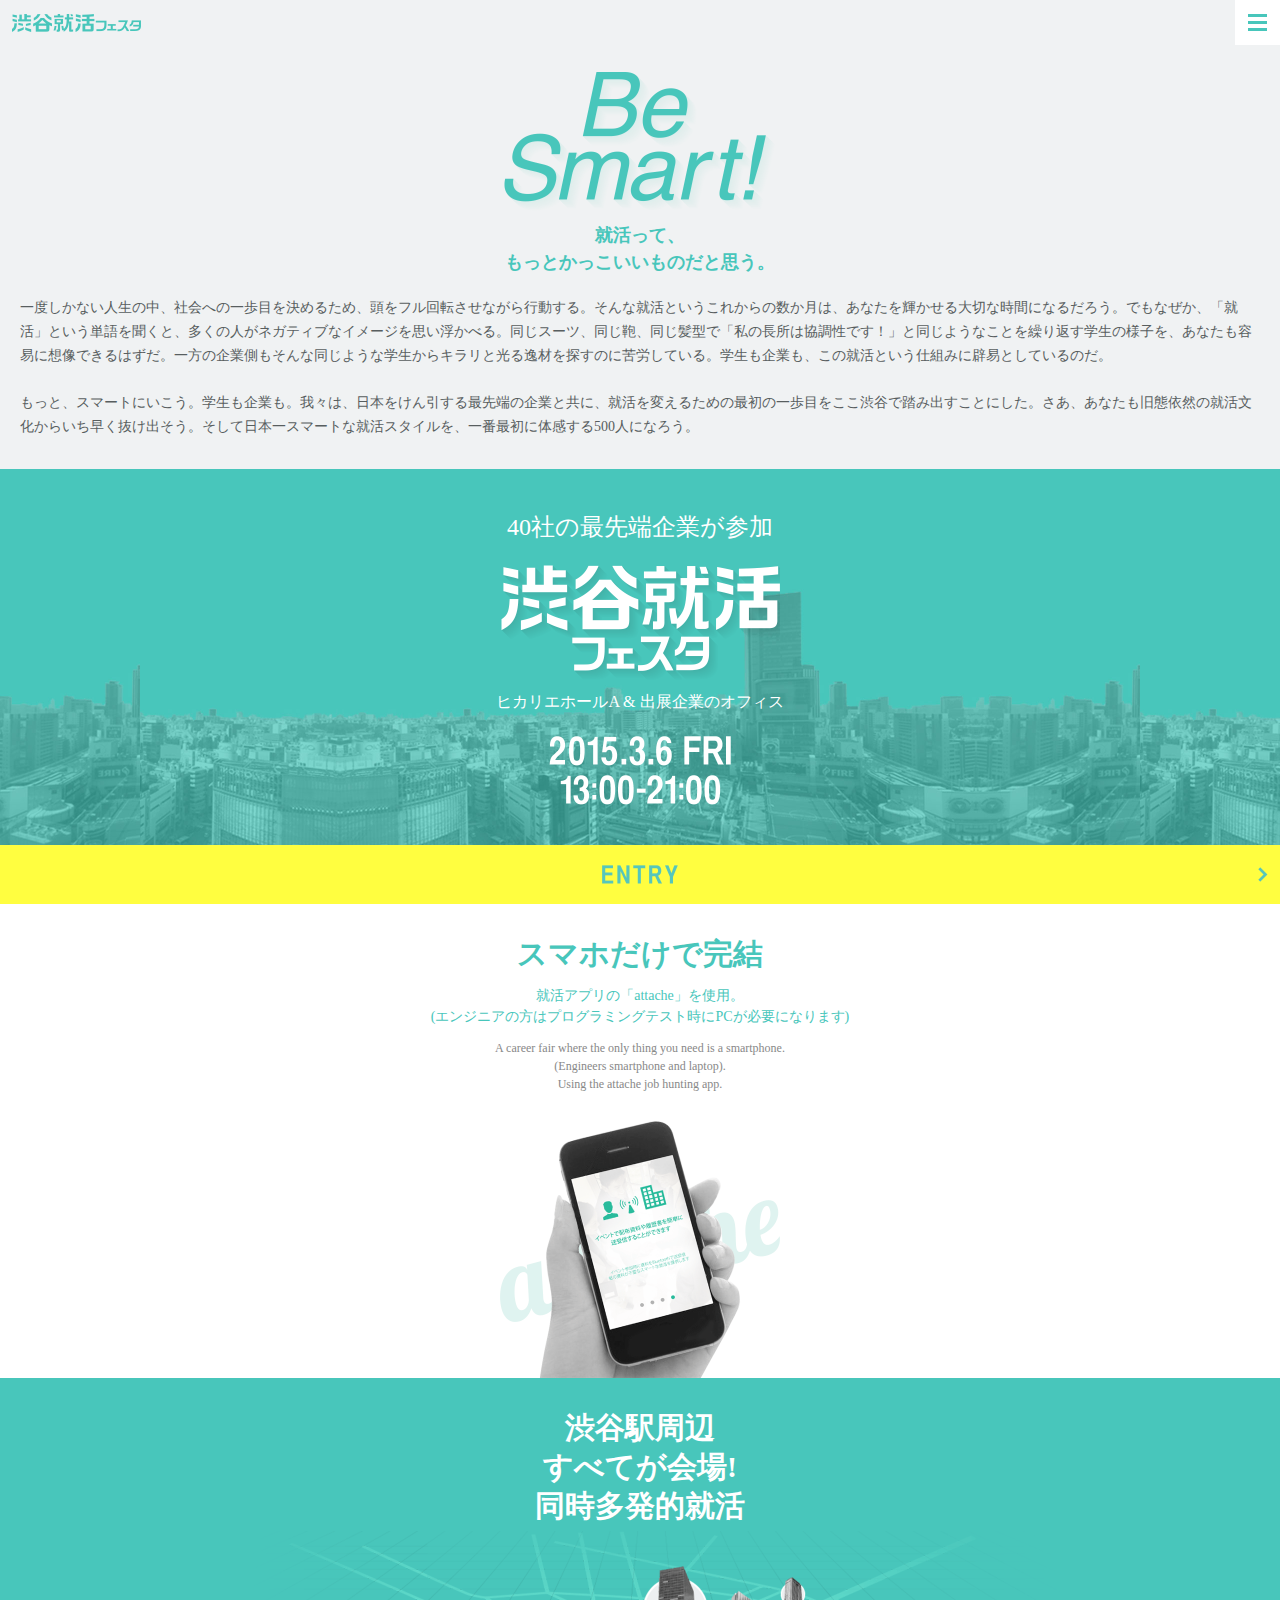
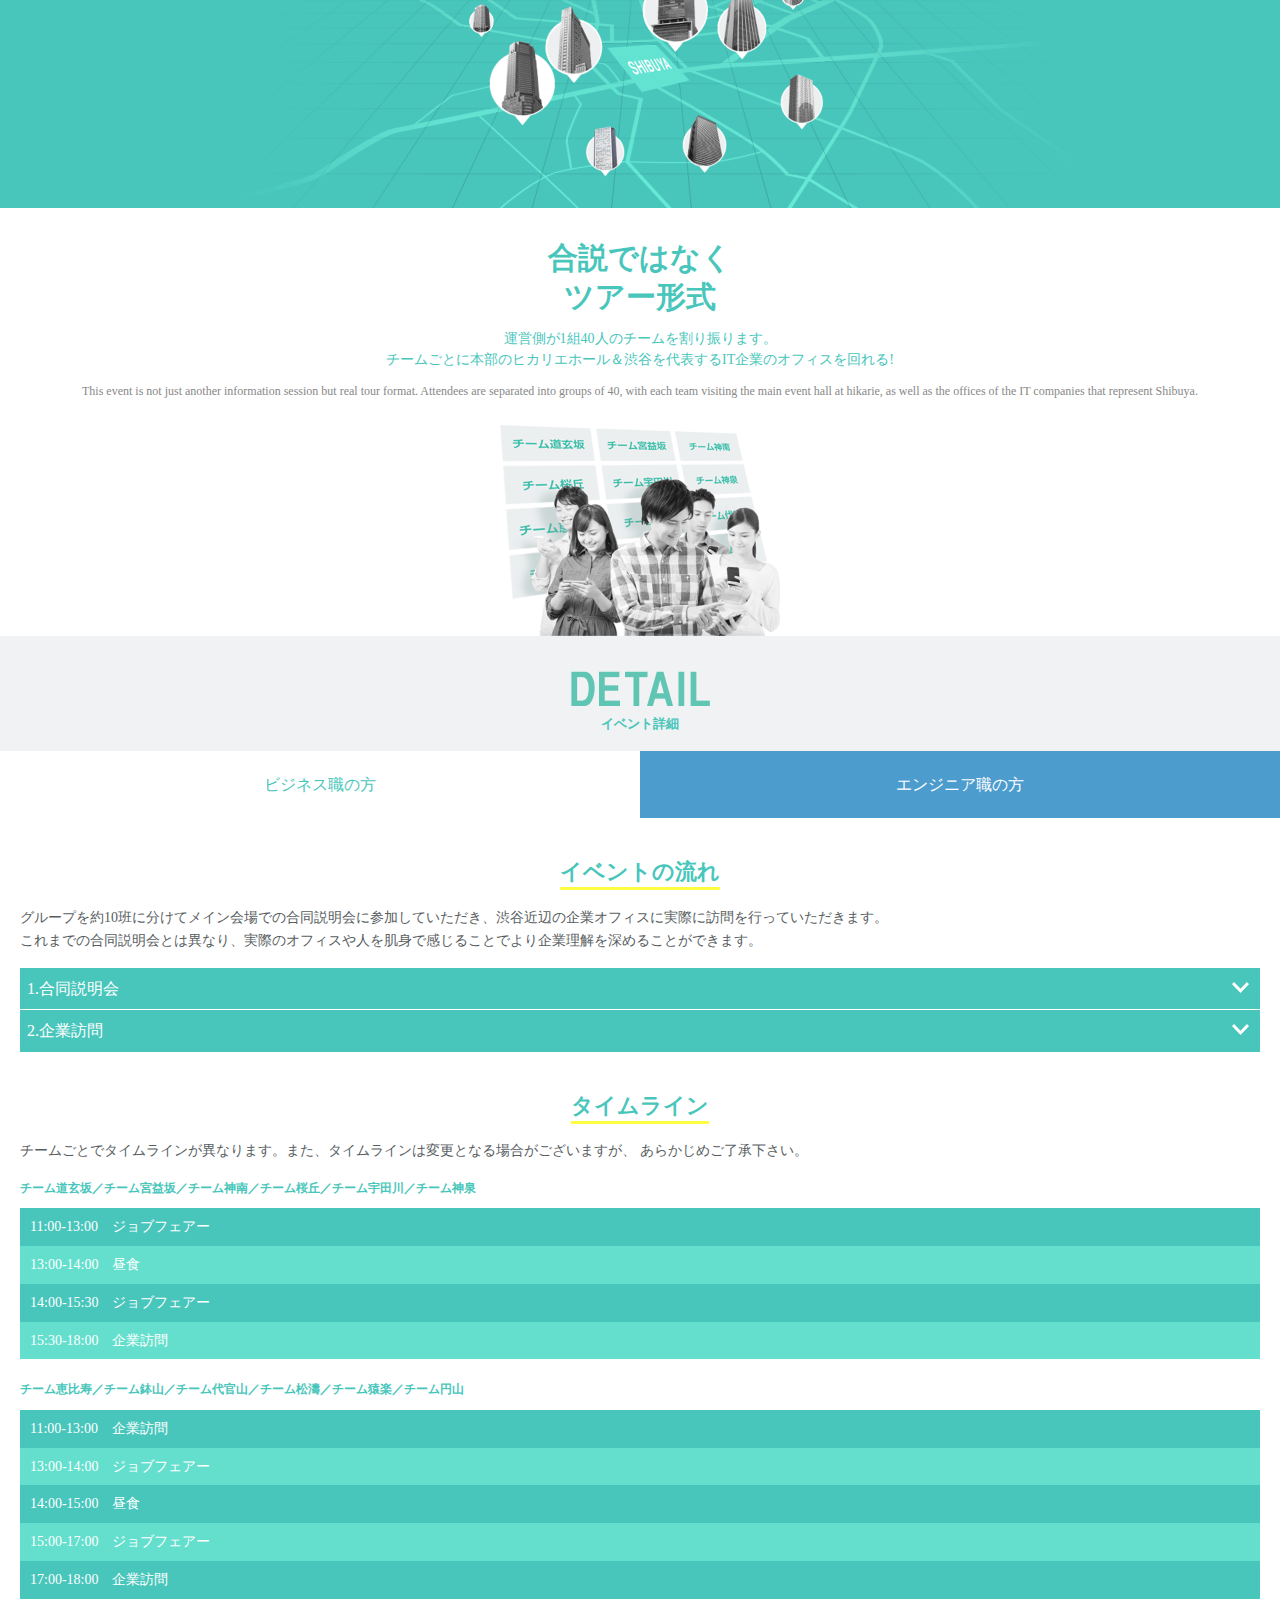
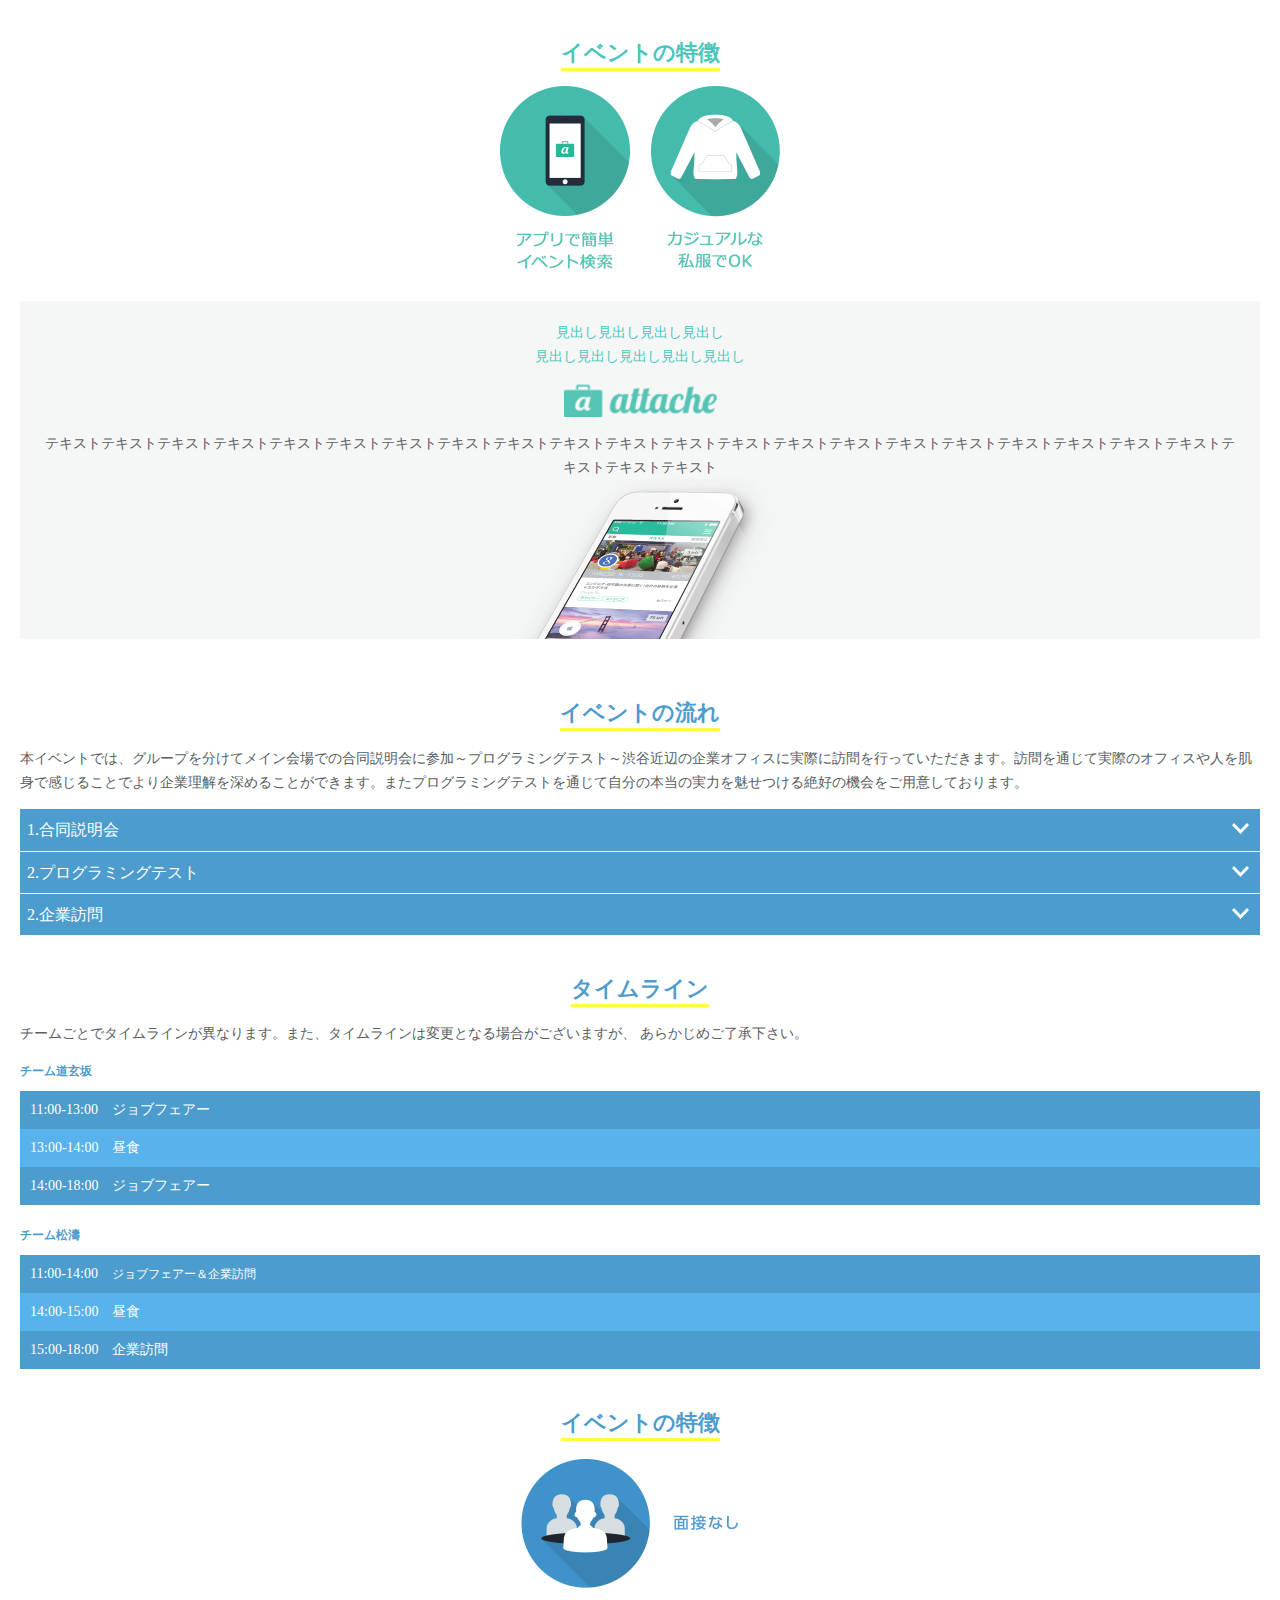
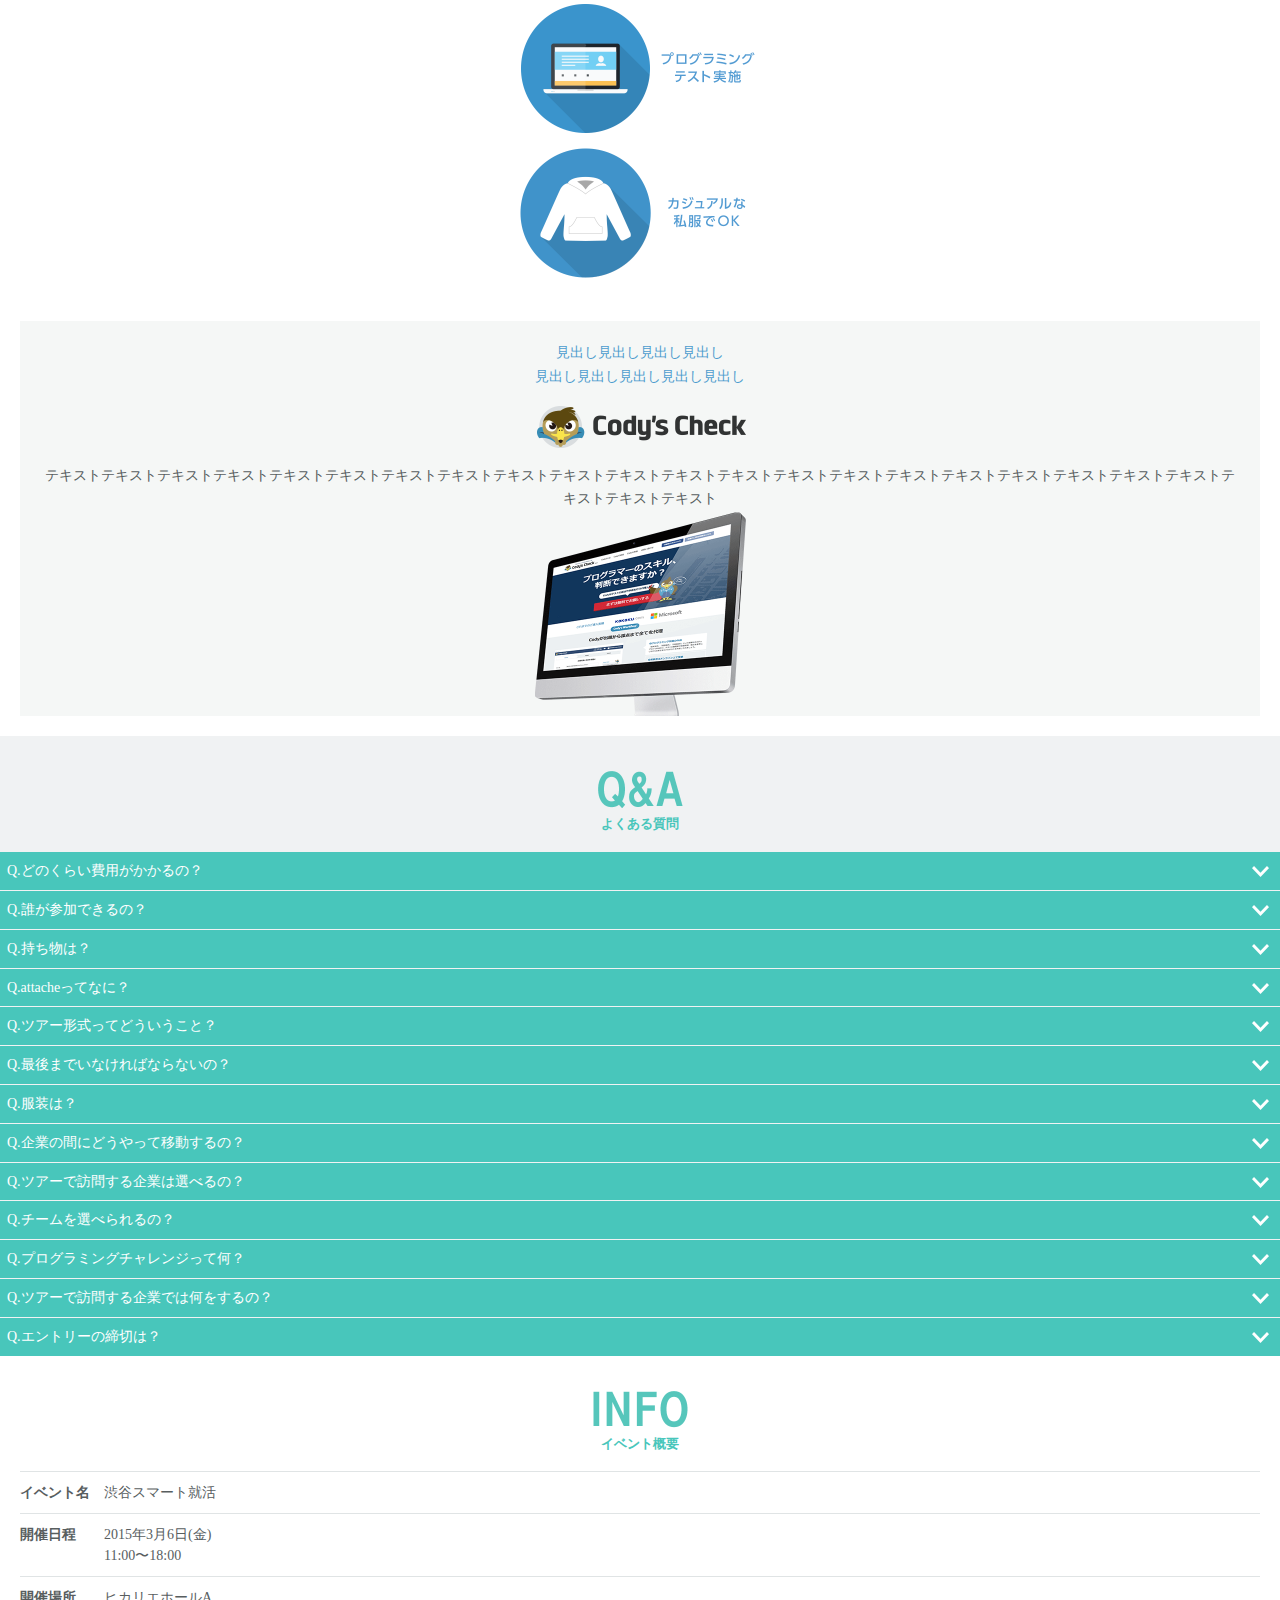
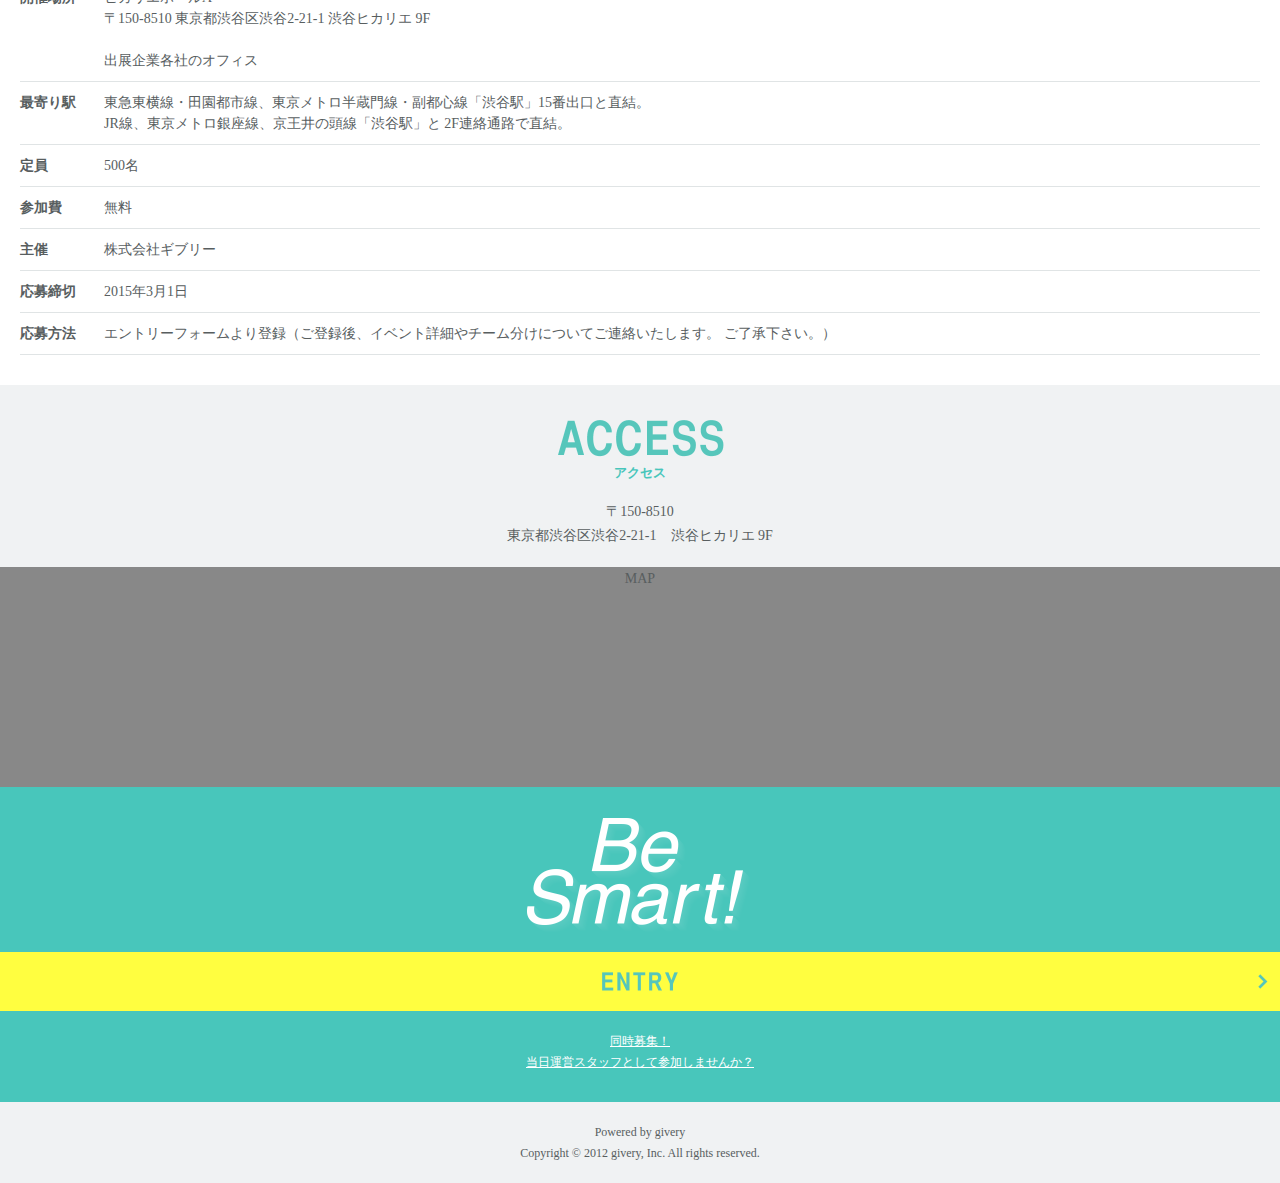
==== mobile/index.html @ 64d78be6 "create mobile version" ====
<!DOCTYPE html>
<html lang="ja">
<head>
<meta charset="UTF-8">
<meta http-equiv="content-script-type" content="text/javascript">
<meta name="viewport" content="width=device-width, initial-scale=1.0, minimum-scale=1.0, maximum-scale=1.0, user-scalable=0">
<title>渋谷就活フェスタ</title>
<meta name="description" content="">
<meta name="keywords" content="">
<meta property="fb:page_id" content="">
<meta property="og:site_name" content="渋谷就活フェスタ">
<meta property="og:type" content="website">
<meta property="og:image" content="">
<meta property="og:title" content="渋谷就活フェスタ">
<meta property="og:description" content="">
<meta property="og:url" content="">
<link rel="stylesheet" href="css/common.css" type="text/css">
<link rel="stylesheet" href="css/index.css" type="text/css">
</head>
<body onload="initialize()">
<a name="top" id="top"></a>

<article>

	<header id="header">
		<p><img src="img/logo.png" alt="渋谷就活フェスタ" width="129" height="18"></p>
	</header>
	<div id="overlay">
		<p id="menu_close"><img src="img/btn_menu_close.png" alt="" width="45" height="45"></p>
		<ul>
			<li class="menu"><a href="#top">TOP</a></li>
			<li class="menu"><a href="#about">ABOUT</a></li>
			<li class="menu"><a href="#detail">DETAIL</a></li>
			<li class="menu"><a href="#qa">Q&A</a></li>
			<!--<li><a href="#company">COMPANY</a></li>-->
			<li class="menu"><a href="#info">INFO</a></li>
			<li class="menu"><a href="#access">ACCESS</a></li>
			<li class="menu"><a href="#entry">ENTRY</a></li>
		</ul>
	</div>
	<p id="menu_open"><img src="img/btn_menu.png" alt="" width="45" height="45"></p>
	
	<section id="intro">
		<p id="intro_title"><img src="img/intro_title.png" alt="Be Smart!" width="280" height="140"></p>
		<p id="intro_title2">就活って、<br>もっとかっこいいものだと思う。</p>
		<p id="intro_text">一度しかない人生の中、社会への一歩目を決めるため、頭をフル回転させながら行動する。そんな就活というこれからの数か月は、あなたを輝かせる大切な時間になるだろう。でもなぜか、「就活」という単語を聞くと、多くの人がネガティブなイメージを思い浮かべる。同じスーツ、同じ鞄、同じ髪型で「私の長所は協調性です！」と同じようなことを繰り返す学生の様子を、あなたも容易に想像できるはずだ。一方の企業側もそんな同じような学生からキラリと光る逸材を探すのに苦労している。学生も企業も、この就活という仕組みに辟易としているのだ。<br><br>もっと、スマートにいこう。学生も企業も。我々は、日本をけん引する最先端の企業と共に、就活を変えるための最初の一歩目をここ渋谷で踏み出すことにした。さあ、あなたも旧態依然の就活文化からいち早く抜け出そう。そして日本一スマートな就活スタイルを、一番最初に体感する500人になろう。</p>
	</section>
	
	<section id="main">
		<p id="main_title1">40社の最先端企業が参加</p>
		<h1 id="main_title2"><img src="img/main_title.png" alt="渋谷就活フェスタ" width="280" height="115"></h1>
		<p id="main_venue">ヒカリエホールA & 出展企業のオフィス</p>
		<p id="main_date"><img src="img/main_date.png" alt="2015年3月6日（金）13:00〜21:00" width="185" height="70"></p>
	</section>
	
	<p id="btn_entry"><a href="#"><img src="img/entry_btn.png" alt="entry_btn" width="76" height="19"></a></p>
	
	<section id="about">
		<div id="about1">
			<h3>スマホだけで完結</h3>
			<p class="about_text1">就活アプリの「attache」を使用。<br>(エンジニアの方はプログラミングテスト時にPCが必要になります)</p>
			<p class="about_text2">A career fair where the only thing you need is a smartphone.<br>(Engineers smartphone and laptop).<br>Using the attache job hunting app.</p>
			<p class="about_img"><img src="img/about_img1.png" alt="" width="280" height="260"></p>
		</div>
		<div id="about2">
			<h3>渋谷駅周辺<br>すべてが会場!<br>同時多発的就活</h3>
		</div>
		<div id="about3">
			<h3>合説ではなく<br>ツアー形式</h3>
			<p class="about_text1">運営側が1組40人のチームを割り振ります。<br>チームごとに本部のヒカリエホール＆渋谷を代表するIT企業のオフィスを回れる!</p>
			<p class="about_text2">This event is not just another information session but real tour format. Attendees are separated into groups of 40, with each team visiting the main event hall at hikarie, as well as the offices of the IT companies that represent Shibuya.</p>
			<p class="about_img"><img src="img/about_img3.png" alt="" width="280" height="211"></p>
		</div>
	</section>
	
	<section id="detail">
		<div id="category_title">
			<p><img src="img/detail_title.png" alt="DETAIL" width="139" height="37"></p>
			<h2>イベント詳細</h2>
		</div>
		<ul id="detail_tab">
			<li id="tab_business"><a href="#" class="current">ビジネス職の方</a></li>
			<li id="tab_engineer"><a href="#">エンジニア職の方</a></li>
		</ul>
		<!-- ビジネス職 -->
		<div id="business_content" class="detail_box">
			<h3><span>イベントの流れ</span></h3>
			<p class="detail_lead">グループを約10班に分けてメイン会場での合同説明会に参加していただき、渋谷近辺の企業オフィスに実際に訪問を行っていただきます。<br>これまでの合同説明会とは異なり、実際のオフィスや人を肌身で感じることでより企業理解を深めることができます。</p>
			<ul id="flow">
				<li class="accordion">
					<h4 class="flow_title">1.合同説明会</h4>
					<div class="flow_detail">
						<p><img src="img/business_flow1.jpg" alt="" width="100%" height=""></p>
						<p class="flow_text">約40社の企業とカジュアルにコミュニケーションをとることができます。バッグや履歴書など、かさばるものは一切持たずにブースに向かいましょう！ 人気企業の説明会はすぐに埋まってしまう可能性があるのでアプリ「attache」を使って予約してみましょう。企業の中には配布資料をattache上で公開していることもあるので要Check！</p>
					</div>
				</li>
				<li class="accordion">
					<h4 class="flow_title">2.企業訪問</h4>
						<div class="flow_detail">
							<p><img src="img/business_flow2.jpg" alt="" width="100%" height=""></p>
							<p class="flow_text">テキストテキストテキストテキストテキストテキストテキストテキストテキストテキストテキストテキストテキストテキストテキストテキストテキストテキストテキストテキストテキストテキストテキストテキストテキストテキストテキストテキストテキストテキストテキストテキストテキストテキストテキストテキスト</p>
						</div>
				</li>
			</ul>
			<h3><span>タイムライン</span></h3>
			<p class="detail_lead">チームごとでタイムラインが異なります。また、タイムラインは変更となる場合がございますが、 あらかじめご了承下さい。</p>
			<h4 class="timeline_team">チーム道玄坂／チーム宮益坂／チーム神南／チーム桜丘／チーム宇田川／チーム神泉</h4>
			<ul class="timeline_table">
				<li class="odd">11:00-13:00　ジョブフェアー</li>
				<li class="even">13:00-14:00　昼食</li>
				<li class="odd">14:00-15:30　ジョブフェアー</li>
				<li class="even">15:30-18:00　企業訪問</li>
			</ul>
			<h4 class="timeline_team">チーム恵比寿／チーム鉢山／チーム代官山／チーム松濤／チーム猿楽／チーム円山</h4>
			<ul class="timeline_table">
				<li class="odd">11:00-13:00　企業訪問</li>
				<li class="even">13:00-14:00　ジョブフェアー</li>
				<li class="odd">14:00-15:00　昼食</li>
				<li class="even">15:00-17:00　ジョブフェアー</li>
				<li class="odd">17:00-18:00　企業訪問</li>
			</ul>
			<h3><span>イベントの特徴</span></h3>
			<ul id="point">
				<li><img src="img/general_point1.png" alt="アプリで簡単イベント検索" width="130" height="185"></li>
				<li><img src="img/general_point2.png" alt="カジュアルな私服でOK" width="130" height="185"></li>
			</ul>
			<div id="attache">
				<p id="attache_title">見出し見出し見出し見出し<br>見出し見出し見出し見出し見出し</p>
				<p id="attache_title2"><img src="img/general_product_title.png" alt="attache" width="153" height="33"></p>
				<p id="attache_text">テキストテキストテキストテキストテキストテキストテキストテキストテキストテキストテキストテキストテキストテキストテキストテキストテキストテキストテキストテキストテキストテキストテキストテキスト</p>
				<p><img src="img/general_product_img.png" alt="" width="280" height="160"></p>
			</div>
		</div>
		<!-- /ビジネス職 -->
		<!-- エンジニア職 -->
		<div id="engineer_content" class="detail_box">
			<h3><span>イベントの流れ</span></h3>
			<p class="detail_lead">本イベントでは、グループを分けてメイン会場での合同説明会に参加～プログラミングテスト～渋谷近辺の企業オフィスに実際に訪問を行っていただきます。訪問を通じて実際のオフィスや人を肌身で感じることでより企業理解を深めることができます。またプログラミングテストを通じて自分の本当の実力を魅せつける絶好の機会をご用意しております。</p>
			<ul id="flow">
				<li class="accordion">
					<h4 class="flow_title">1.合同説明会</h4>
					<div class="flow_detail">
						<p><img src="img/business_flow1.jpg" alt="" width="100%" height=""></p>
						<p class="flow_text">約40社の企業とカジュアルにコミュニケーションをとることができます。バッグや履歴書など、かさばるものは一切持たずにブースに向かいましょう！ 人気企業の説明会はすぐに埋まってしまう可能性があるのでアプリ「attache」を使って予約してみましょう。企業の中には配布資料をattache上で公開していることもあるので要Check！</p>
					</div>
				</li>
				<li class="accordion">
					<h4 class="flow_title">2.プログラミングテスト</h4>
						<div class="flow_detail">
							<p><img src="img/business_flow3.jpg" alt="" width="100%" height=""></p>
							<p class="flow_text">テキストテキストテキストテキストテキストテキストテキストテキストテキストテキストテキストテキストテキストテキストテキストテキストテキストテキストテキストテキストテキストテキストテキストテキストテキストテキストテキストテキストテキストテキストテキストテキストテキストテキストテキストテキスト</p>
						</div>
				</li>
				<li class="accordion">
					<h4 class="flow_title">2.企業訪問</h4>
						<div class="flow_detail">
							<p><img src="img/business_flow2.jpg" alt="" width="100%" height=""></p>
							<p class="flow_text">テキストテキストテキストテキストテキストテキストテキストテキストテキストテキストテキストテキストテキストテキストテキストテキストテキストテキストテキストテキストテキストテキストテキストテキストテキストテキストテキストテキストテキストテキストテキストテキストテキストテキストテキストテキスト</p>
						</div>
				</li>
			</ul>
			<h3><span>タイムライン</span></h3>
			<p class="detail_lead">チームごとでタイムラインが異なります。また、タイムラインは変更となる場合がございますが、 あらかじめご了承下さい。</p>
			<h4 class="timeline_team">チーム道玄坂</h4>
			<ul class="timeline_table">
				<li class="odd">11:00-13:00　ジョブフェアー</li>
				<li class="even">13:00-14:00　昼食</li>
				<li class="odd">14:00-18:00　ジョブフェアー</li>
			</ul>
			<h4 class="timeline_team">チーム松濤</h4>
			<ul class="timeline_table">
				<li class="odd">11:00-14:00　<span>ジョブフェアー＆企業訪問<span></li>
				<li class="even">14:00-15:00　昼食</li>
				<li class="odd">15:00-18:00　企業訪問</li>
			</ul>
			<h3><span>イベントの特徴</span></h3>
			<ul id="point">
				<li><img src="img/engineer_point1.png" alt="面接なし" width="240" height="135"></li>
				<li><img src="img/engineer_point2.png" alt="プログラミングテスト実施" width="240" height="135"></li>
				<li><img src="img/engineer_point3.png" alt="カジュアルな私服でOK" width="240" height="135"></li>			
			</ul>
			<div id="attache">
				<p id="cody_title">見出し見出し見出し見出し<br>見出し見出し見出し見出し見出し</p>
				<p id="cody_title2"><img src="img/engineer_product_title.png" alt="CODY'S CHECK" width="215" height="45"></p>
				<p id="cody_text">テキストテキストテキストテキストテキストテキストテキストテキストテキストテキストテキストテキストテキストテキストテキストテキストテキストテキストテキストテキストテキストテキストテキストテキスト</p>
				<p><img src="img/engineer_product_img.png" alt="" width="280" height="205"></p>
			</div>
		</div>
		<!-- /エンジニア職 -->
	</section>
	
	<section id="qa">
		<div id="category_title">
			<p><img src="img/qa_title.png" alt="Q&A" width="85" height="37"></p>
			<h2>よくある質問</h2>
		</div>
		<ul id="qa_list">
			<li class="accordion">
				<h4 class="qa_title">Q.どのくらい費用がかかるの？</h4>
				<p class="qa_detail">参加費はかかりません！安心してご参加ください。</p>
			</li>
			<li class="accordion">
				<h4 class="qa_title">Q.誰が参加できるの？</h4>
				<p class="qa_detail">就職活動中の2016卒の学生が中心となりますが、IT業界に興味をもっていらっしゃる学生の方なら誰でも参加できます。</p>
			</li>
			<li class="accordion">
				<h4 class="qa_title">Q.持ち物は？</h4>
				<p class="qa_detail">ビジネス職の方は、スマホだけでOK！エンジニアの方はプログラミングテストも開催するのでPCもご持参下さい！</p>
			</li>
			<li class="accordion">
				<h4 class="qa_title">Q.attacheってなに？</h4>
				<p class="qa_detail">attacheは色んな会社の説明会やセミナーを探したり、企業にレジュメを送ってエントリーできるアプリです。「就活カバンの中身を全部スマホ化する」がコンセプト。2015年2月にiPhone版がリリース！Android版は4月になるので、Androidユーザーの方はイベント当日、ChromeなどのブラウザからWeb版をご利用いただくことになります。紙を使ったエントリーや、面倒な履歴書もアプリで一元管理。何十社に同じ履歴書を書いて送るのって今の時代にはナンセンス！スマホを使って行きたい説明会を探し、気軽にスマートに参加できる時代の到来です！</p>
			</li>
			<li class="accordion">
				<h4 class="qa_title">Q.ツアー形式ってどういうこと？</h4>
				<p class="qa_detail">他の就職活動のイベントと違い、このイベントはツアー形式となっています。参加者を40人組のチームに振り分け、合同説明会会場のヒカリエホールから、チームごとにそれぞれの渋谷を中心となるIT企業を回る形式です。</p>
			</li>
			<li class="accordion">
				<h4 class="qa_title">Q.最後までいなければならないの？</h4>
				<p class="qa_detail">これはツアーですので、2回の合同説明会＆3社のツアーの全てのご参加をお願いしております。一日長いですが、あなたの人生を変える出会いを作れるよう私たちも尽力しますので、何卒ご協力をお願いいたします。</p>
			</li>
			<li class="accordion">
				<h4 class="qa_title">Q.服装は？</h4>
				<p class="qa_detail">もちろんスーツである必要はありません！むしろ私服で来てください！会社もみなあなたの個性を知りたいのです。</p>
			</li>
			<li class="accordion">
				<h4 class="qa_title">Q.企業の間にどうやって移動するの？</h4>
				<p class="qa_detail">基本的には渋谷駅付近の企業は徒歩で。恵比寿の企業にはJRで移動していただきます。</p>
			</li>
			<li class="accordion">
				<h4 class="qa_title">Q.ツアーで訪問する企業は選べるの？</h4>
				<p class="qa_detail">ひとつのチームで6社中3社に回ります。どのチームに配属されるかは、エントリー後に運営側で割り振るため、行き先企業を選ぶことはできません。どの企業に行くことになるのかはエントリー後のお楽しみ！</p>
			</li>
			<li class="accordion">
				<h4 class="qa_title">Q.チームを選べられるの？</h4>
				<p class="qa_detail">どのチームに配属されるかは、エントリー後に運営側が（ビジネス職orエンジニア、iPhoneユーザorAndroidユーザ）のカテゴリで、ランダムに割り振ります。</p>
			</li>
			<li class="accordion">
				<h4 class="qa_title">Q.プログラミングチャレンジって何？</h4>
				<p class="qa_detail">エンジニアの方は、合同説明会中にステージ上で展開されるプログラミングイベントにご参加いただきます。参加企業が出した問題に、みんなで挑戦しよう！※詳細はエントリー後にご連絡いたします。</p>
			</li>
			<li class="accordion">
				<h4 class="qa_title">Q.ツアーで訪問する企業では何をするの？</h4>
				<p class="qa_detail">企業によって異なりますが、オフィスツアー、説明会、社員との交流など、内容は様々です！</p>
			</li>
			<li class="accordion">
				<h4 class="qa_title">Q.エントリーの締切は？</h4>
				<p class="qa_detail">2月28日を締切としますが、他の合説とは異なるツアー形式のイベントのため、参加人数は限られます。先着５００名となりますので思い立ったら、すぐお申し込みください！</p>
			</li>
		</ul>
	</section>
	
	<!--
	<section id="company">
		<div id="category_title">
			<p><img src="img/company_title.png" alt="Q&A" width="198" height="37"></p>
		</div>
	</section>
	-->
	
	<section id="info">
		<div id="category_title">
			<p><img src="img/info_title.png" alt="INFO" width="95" height="37"></p>
			<h2>イベント概要</h2>
		</div>
		<div id="info_wrapper">
			<table id="info_table">
				<tr>
					<th>イベント名</th>
					<td>渋谷スマート就活</td>
				</tr>
				<tr>
					<th>開催日程</th>
					<td>2015年3月6日(金)<br>11:00〜18:00</td>
				</tr>
				<tr>
					<th>開催場所</th>
					<td>ヒカリエホールA<br>〒150-8510 東京都渋谷区渋谷2-21-1 渋谷ヒカリエ 9F<br><br>出展企業各社のオフィス</td>
				</tr>
				<tr>
					<th>最寄り駅</th>
					<td>東急東横線・田園都市線、東京メトロ半蔵門線・副都心線「渋谷駅」15番出口と直結。<br>JR線、東京メトロ銀座線、京王井の頭線「渋谷駅」と  2F連絡通路で直結。</td>
				</tr>
				<tr>
					<th>定員</th>
					<td>500名</td>
				</tr>
				<tr>
					<th>参加費</th>
					<td>無料</td>
				</tr>
				<tr>
					<th>主催</th>
					<td>株式会社ギブリー</td>
				</tr>
				<tr>
					<th>応募締切</th>
					<td>2015年3月1日</td>
				</tr>
				<tr>
					<th>応募方法</th>
					<td>エントリーフォームより登録（ご登録後、イベント詳細やチーム分けについてご連絡いたします。 ご了承下さい。）</td>
				</tr>
			</table>
		</div>
	</section>
	
	<section id="access">
		<div id="category_title">
			<p><img src="img/access_title.png" alt="ACCESS" width="167" height="37"></p>
			<h2>アクセス</h2>
		</div>
		<p>〒150-8510<br>東京都渋谷区渋谷2-21-1　渋谷ヒカリエ 9F</p>
		<div id="access_map">MAP</div>
	</section>
	
	<section id="entry">
		<p id="entry_title"><img src="img/entry_title.png" alt="Be Smart!" width="280" height="115"></p>
		<p id="btn_entry"><a href="#">ENTRY</a></p>
		<p id="wanted"><a href="#">同時募集！<br>当日運営スタッフとして参加しませんか？</a></p>
	</section>
	
	<footer id="footer">
		<p>Powered by givery</p>
		<p>Copyright © 2012 givery, Inc. All rights reserved.</p>
	</footer>
	
	
	
	<script type="text/javascript" src="js/smoothScroll.js"></script>
	<script type="text/javascript" src="js/smartphone.js"></script>
	<script type="text/javascript" src="http://code.jquery.com/jquery-1.11.0.min.js"></script>
	<script type="text/javascript" src="https://jphacks.com/js/animateNumber.js"></script>
	<script src="http://maps.google.com/maps/api/js?sensor=false"></script>
	<script>
		$(function() {
		     $("#menu_open").click(function() {
		           $("#overlay").fadeIn();
		 });
		     $("#menu_close").click(function() {
		           $("#overlay").fadeOut();
		 });
		     $(".menu").click(function() {
		           $("#overlay").fadeOut();
		 });
		});
	</script>
	<script>
		$('.accordion .flow_detail').hide();
		$('.accordion .flow_title').click(function(){
		    $(this).toggleClass("active");   
		    $(this).siblings(".flow_title").removeClass("active");
		    $(this).next(".flow_detail").slideToggle();
		    $(this).next(".flow_detail").siblings(".flow_detail").slideUp();
		});
	</script>
	<script>
		$('.accordion .qa_detail').hide();
		$('.accordion .qa_title').click(function(){
		    $(this).toggleClass("active");   
		    $(this).siblings(".qa_title").removeClass("active");
		    $(this).next(".qa_detail").slideToggle();
		    $(this).next(".qa_detail").siblings(".qa_detail").slideUp();
		});
	</script>
	<script>
		$(function(){
		    Flipsnap('.flipsnap', {
			    distance: 255
			});
		})
	</script>
	
	
</article>

</body>
</html>
---- mobile/css/common.css ----
@charset "utf-8";
/*------------------------------------------------------------
	デフォルトスタイル
------------------------------------------------------------*/
html, body, div, span, applet, object, iframe,
h1, h2, h3, h4, h5, h6, p, blockquote, pre,
a, abbr, acronym, address, big, cite, code,
del, dfn, em, font, img, ins, kbd, q, s, samp,
small, strike, strong, sub, sup, tt, var,
b, u, i, center,
dl, dt, dd, ol, ul, li,
fieldset, form, label, legend,
table, caption, tbody, tfoot, thead, tr, th, td {
	margin: 0;
	padding: 0;
	background: transparent;
	border: 0;
	outline: 0;
	font-size: 1em;
}
body {
	background: #f0f2f3;
}
body,
table,
input, textarea, select, option {
	font-family: HiraKakuProN-W3;
	font-size: 1em;
	line-height: 1.7;
	color: #585e5f;
}
article, aside, canvas, details, figcaption, figure,
footer, header, hgroup, menu, nav, section, summary {
	display: block;
}
ol, ul {
	list-style: none;
}
blockquote, q {
	quotes: none;
}
:focus {
	outline: 0;
}
ins {
	text-decoration: none;
}
del {
	text-decoration: line-through;
}
a {
	color: #48c6bb;
}
img {
	vertical-align: bottom;
}
---- mobile/css/index.css ----
/*--------------------
 共通
--------------------*/
#btn_entry {
	background: #fffe40 url(../img/arrow_green.png) right 12px center no-repeat;
	background-size: 10px 15px;
}
#btn_entry a {
	padding: 20px 0;
	height: 19px;
	background: url(../img/entry_btn.png) center center no-repeat;
	background-size: 76px 19px;
	text-align: center;
	display: block;
	text-indent: -99999px;
}
#category_title {
	padding: 35px 0 16px;
	text-align: center;
}
h2 {
	margin-top: 5px;
	font-size: 13px;
	color: #48c6bb;
}


/*--------------------
 ヘッダー
--------------------*/
#header {
	padding: 14px 12px 0;
}
#header p {
	line-height:0;
}



/*--------------------
 メニュー
--------------------*/
#menu_open {
	width: 45px;
	height: 45px;
	position: fixed;
	top: 0;
	right: 0;
}
#overlay {
	display: none;
  width: 100%;
	height: 100%;
	text-align: center;
	color: #fff;
	position: fixed;
	top: 0;
	z-index: 100;
	background: rgba(72,198,187,0.9);
}
#overlay ul {
	margin-top: 60px;
}
#overlay a {
	color: #fff;
	text-decoration: none;
	font-weight: bold;
	font-size: 22px;
	display: block;
	width: 100%;
	height: 2.3em;
}
#menu_close {
	width: 45px;
	height: 45px;
	position: fixed;
	top: 0;
	right: 0;
}


/*--------------------
 イントロ
--------------------*/
#intro {
	margin: 40px 20px 30px;
}
#intro_title {
	text-align: center;
}
#intro_title2 {
	margin-top: 10px;
	text-align: center;
	font-size: 18px;
	line-height: 1.5;
	font-weight: bold;
	color: #48c6bb;
}
#intro_text {
	margin-top: 20px;
	font-size: 14px;
}


/*--------------------
 メイン
--------------------*/
#main {
	padding: 40px 20px;
	background: #48c6bb url(../img/main_bg.jpg) bottom center repeat-x;
	background-size: 1000px 260px;
	text-align: center;
	color: #fff;
}
#main_title1 {
	font-size: 24px;
	line-height: 1.5;
}
#main_title2 {
	margin-top: 20px;
}
#main_venue {
	margin-top: 8px;
}
#main_date {
	margin-top: 20px;
}


/*--------------------
 ABOUT
--------------------*/
#about {
	text-align: center;
}
#about h3 {
	font-size: 30px;
	line-height: 1.3;	
}
#about>div {
	padding: 30px 20px 0;
}
.about_text1 {
	margin-top: 12px;
	font-size: 14px;
	line-height: 1.5;
}
.about_text2 {
	margin-top: 12px;	
	font-size: 12px;
	color: #888888;
	line-height: 1.5;
}
.about_img {
	margin-top: 25px;
}

#about1 {
	color: #48c6bb;
	background: #fff;
}

#about2 {
	min-height: 400px;
	color: #ffffff;
	background: #48c6bb url(../img/about_img2.png) center bottom no-repeat;
	background-size: 1000px 315px;
}

#about3 {
	color: #48c6bb;
	background: #fff;
}


/*--------------------
 DETAIL
--------------------*/
#detail_tab {
	overflow: hidden;
}
#detail_tab li {
	float: left;
	width: 50%;
	font-size: 16px;
}
#detail_tab a {
	padding: 20px 0;
	width: 100%;
	display: block;
	text-align: center;
	text-decoration: none;
}
#tab_business a {
	color: #fff;
	background: #48c6bb;
}
#tab_business a.current {
	color: #48c6bb;
	background: #fff;
}
#tab_engineer a {
	color: #fff;
	background: #4d9cce;
}
#tab_engineer a.current {
	color: #4d9cce;
	background: #fff;
}
.detail_box {
	padding: 35px 20px 20px;
	background: #fff;
}
.detail_lead {
	margin-bottom: 15px;	
}

#business_content h3 {
	margin: 35px 0 15px;
	color: #48c6bb;
	font-size: 22px;
	text-align: center;
}
#business_content h3:first-child {
	margin-top: 0;
}
#business_content h3 span {
	padding-bottom: 3px;
	border-bottom: 3px solid #fffe40;	
}
#business_content p {
	font-size: 14px;
}

#business_content .flow_title {
	margin-top: 1px;
	padding: 7px;
	background: #48c6bb url(../img/accordion_nav.png) right 10px top -75px no-repeat;
	color: #fff;
	font-weight: normal;
}
#business_content h4.active {
	background: #48c6bb url(../img/accordion_nav.png) right 10px top 13px no-repeat;
}
#business_content .flow_detail {
	font-size: 0.8em;
	background: #f3f7f6;
}
#business_content .flow_text {
	padding: 20px;
}
#business_content .timeline_team {
	color: #48c6bb;
	font-size: 12px;
}
#business_content .timeline_table {
	margin: 10px 0 20px;
}
#business_content .timeline_table li {
	padding: 7px 10px;
	font-size: 14px;
	color: #fff;
}
#business_content .timeline_table .odd {
	background: #48c6bb;
}
#business_content .timeline_table .even {
	background: #64dfcd;
}
#business_content #point {
	width: 280px;
	margin: 0 auto;
	overflow: hidden;
}
#business_content #point li {
	width: 130px;
	float: left;
}
#business_content #point li:first-child {
	margin-right: 20px;
}
#attache {
	margin-top: 30px;
	padding-top: 20px;
	background: #f5f7f6;
	text-align: center;
}
#attache_title {
	padding: 0 20px;
	font-size: 12px;
	color: #48c6bb;
}
#attache_title2 {
	margin: 15px 0;
	padding: 0 20px;
}
#attache_text {
	padding: 0 20px;
	font-size: 12px;
}
#business_content h3 {
	margin: 35px 0 15px;
	color: #48c6bb;
	font-size: 22px;
	text-align: center;
}
#business_content h3:first-child {
	margin-top: 0;
}
#business_content h3 span {
	padding-bottom: 3px;
	border-bottom: 3px solid #fffe40;	
}
#business_content p {
	font-size: 14px;
}

#engineer_content .flow_title {
	margin-top: 1px;
	padding: 7px;
	background: #4d9cce url(../img/accordion_nav.png) right 10px top -75px no-repeat;
	color: #fff;
	font-weight: normal;
}
#engineer_content h4.active {
	background: #4d9cce url(../img/accordion_nav.png) right 10px top 13px no-repeat;
}
#engineer_content .flow_detail {
	font-size: 0.8em;
	background: #f3f7f6;
}
#engineer_content .flow_text {
	padding: 20px;
}
#engineer_content .timeline_team {
	color: #4d9cce;
	font-size: 12px;
}
#engineer_content .timeline_table {
	margin: 10px 0 20px;
}
#engineer_content .timeline_table li {
	padding: 7px 10px;
	font-size: 14px;
	color: #fff;
}
#engineer_content .timeline_table span {
	font-size: 12px;
}
#engineer_content .timeline_table .odd {
	background: #4d9cce;
}
#engineer_content .timeline_table .even {
	background: #58b3ed;
}
#engineer_content #point {
	width: 240px;
	margin: 0 auto;
	overflow: hidden;
}
#engineer_content #point li {
	margin-bottom: 10px;
}
#engineer_content #point li:first-child {
	margin-right: 20px;
}
#cody {
	margin-top: 30px;
	padding-top: 20px;
	background: #f5f7f6;
	text-align: center;
}
#cody_title {
	padding: 0 20px;
	font-size: 12px;
	color: #4d9cce;
}
#cody_title2 {
	margin: 15px 0;
	padding: 0 20px;
}
#cody_text {
	padding: 0 20px;
	font-size: 12px;
}
#engineer_content h3 {
	margin: 35px 0 15px;
	color: #4d9cce;
	font-size: 22px;
	text-align: center;
}
#engineer_content h3:first-child {
	margin-top: 0;
}
#engineer_content h3 span {
	padding-bottom: 3px;
	border-bottom: 3px solid #fffe40;	
}
#engineer_content p {
	font-size: 14px;
}


/*--------------------
 Q&A
--------------------*/
#qa_list {
	text-align: left;
	font-size: 14px;
}
.qa_title {
	margin-top: 1px;
	padding: 7px;
	background: #48c6bb url(../img/accordion_nav.png) right 10px top -75px no-repeat;
	color: #fff;
	font-weight: normal;
}
#qa h4.active {
	background: #48c6bb url(../img/accordion_nav.png) right 10px top 13px no-repeat;
}
.qa_detail {
	padding: 18px 20px;
	font-size: 0.8em;
	background: #fff;
	font-size: 14px;
}


/*--------------------
 INFO
--------------------*/
#info {
	background: #fff;
}
#info_wrapper {
	padding: 0 20px 30px;
}
#info_table {
	width: 100%;
	text-align: left;
	border-collapse: collapse;
	border-bottom: 1px solid #e0e4e5;
	
}
#info_table th,td {
	padding: 10px 0;
	border-top: 1px solid #e0e4e5;
	line-height: 1.5;
	font-size: 14px;
	vertical-align: top;
}
#info_table th {
	width: 6em;
}


/*--------------------
 ACCESS
--------------------*/
#access {
	text-align: center;
	font-size: 14px;
}
#access_map {
	margin-top: 20px;
	height: 220px;
	background: #888;
}


/*--------------------
 ENTRY
--------------------*/
#entry {
	padding: 30px 0;
	background: #48c6bb;
	text-align: center;
}
#entry_title {
	margin-bottom: 20px;
}
#wanted {
		margin-top: 20px;
		font-size: 12px;
}
#wanted a {
	color: #fff;
}


/*--------------------
 フッター
--------------------*/
#footer {
	padding: 20px;
	text-align: center;
	font-size: 12px;
}
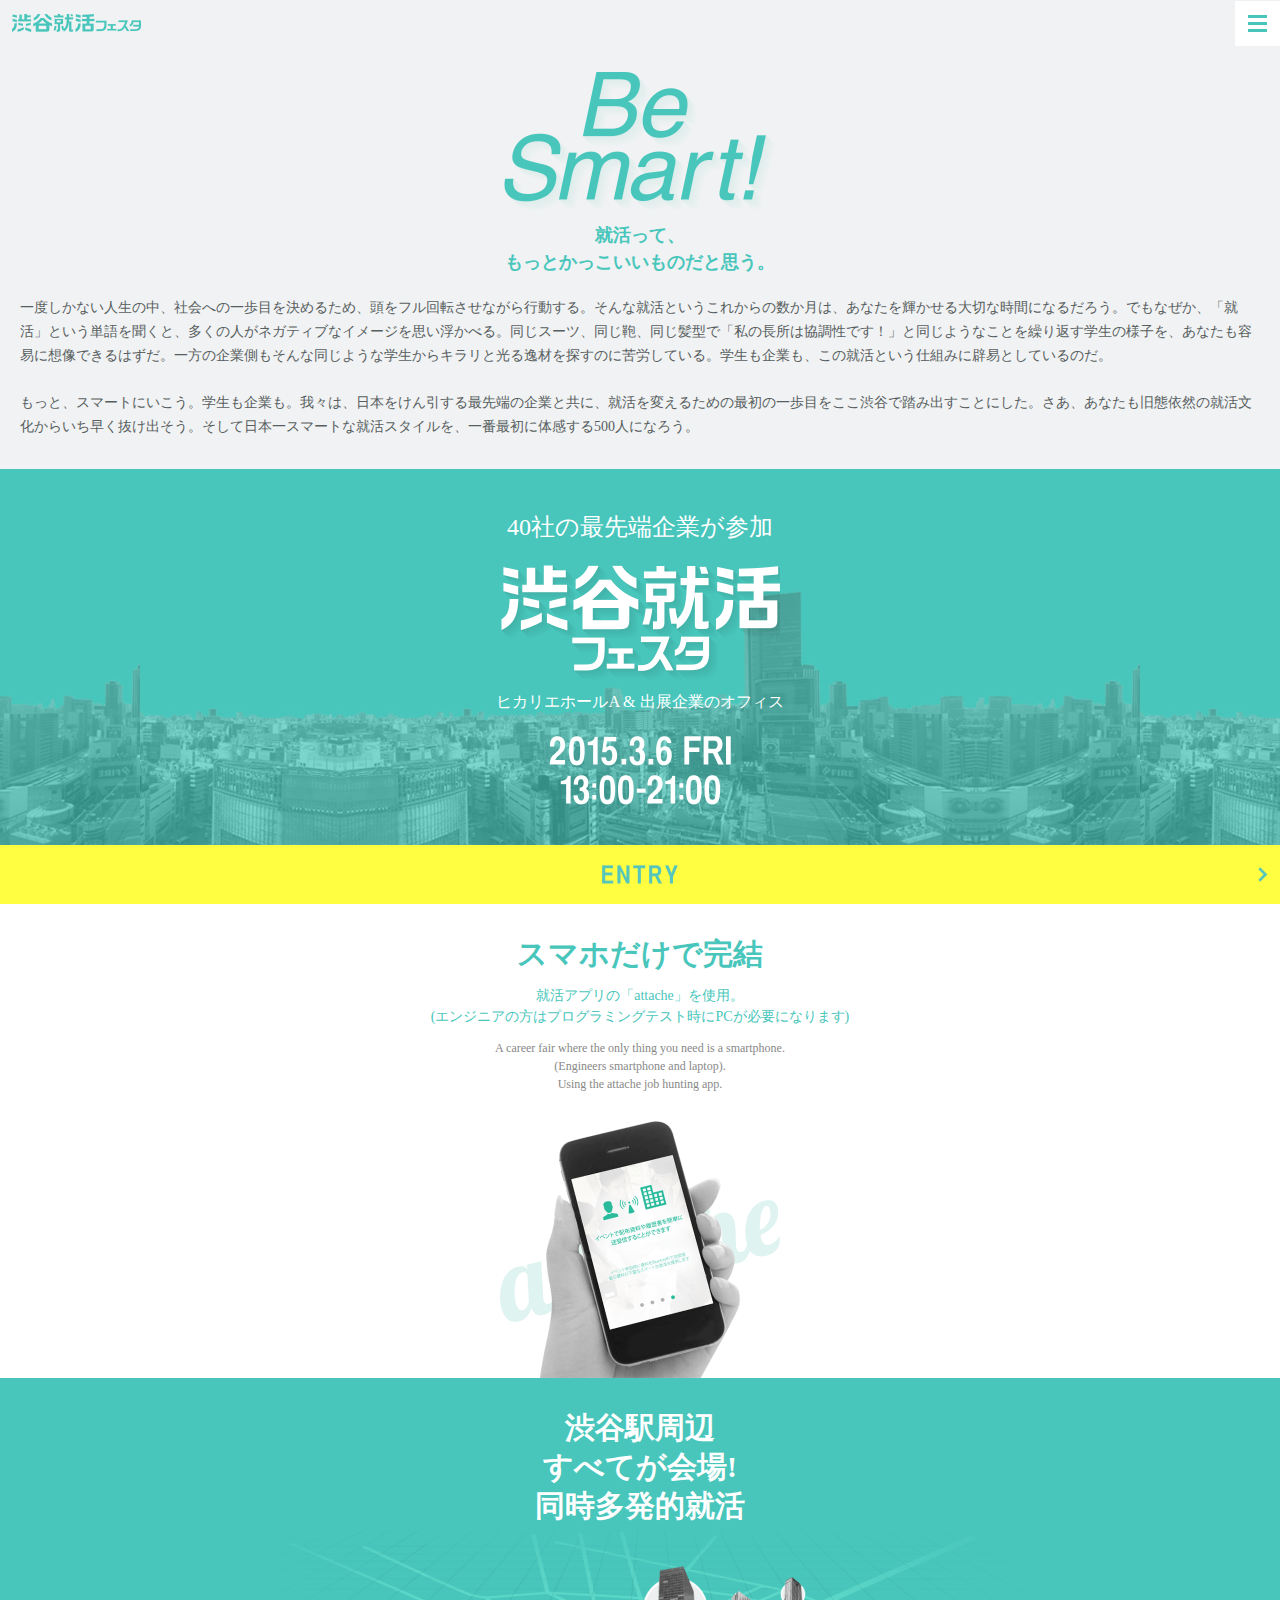
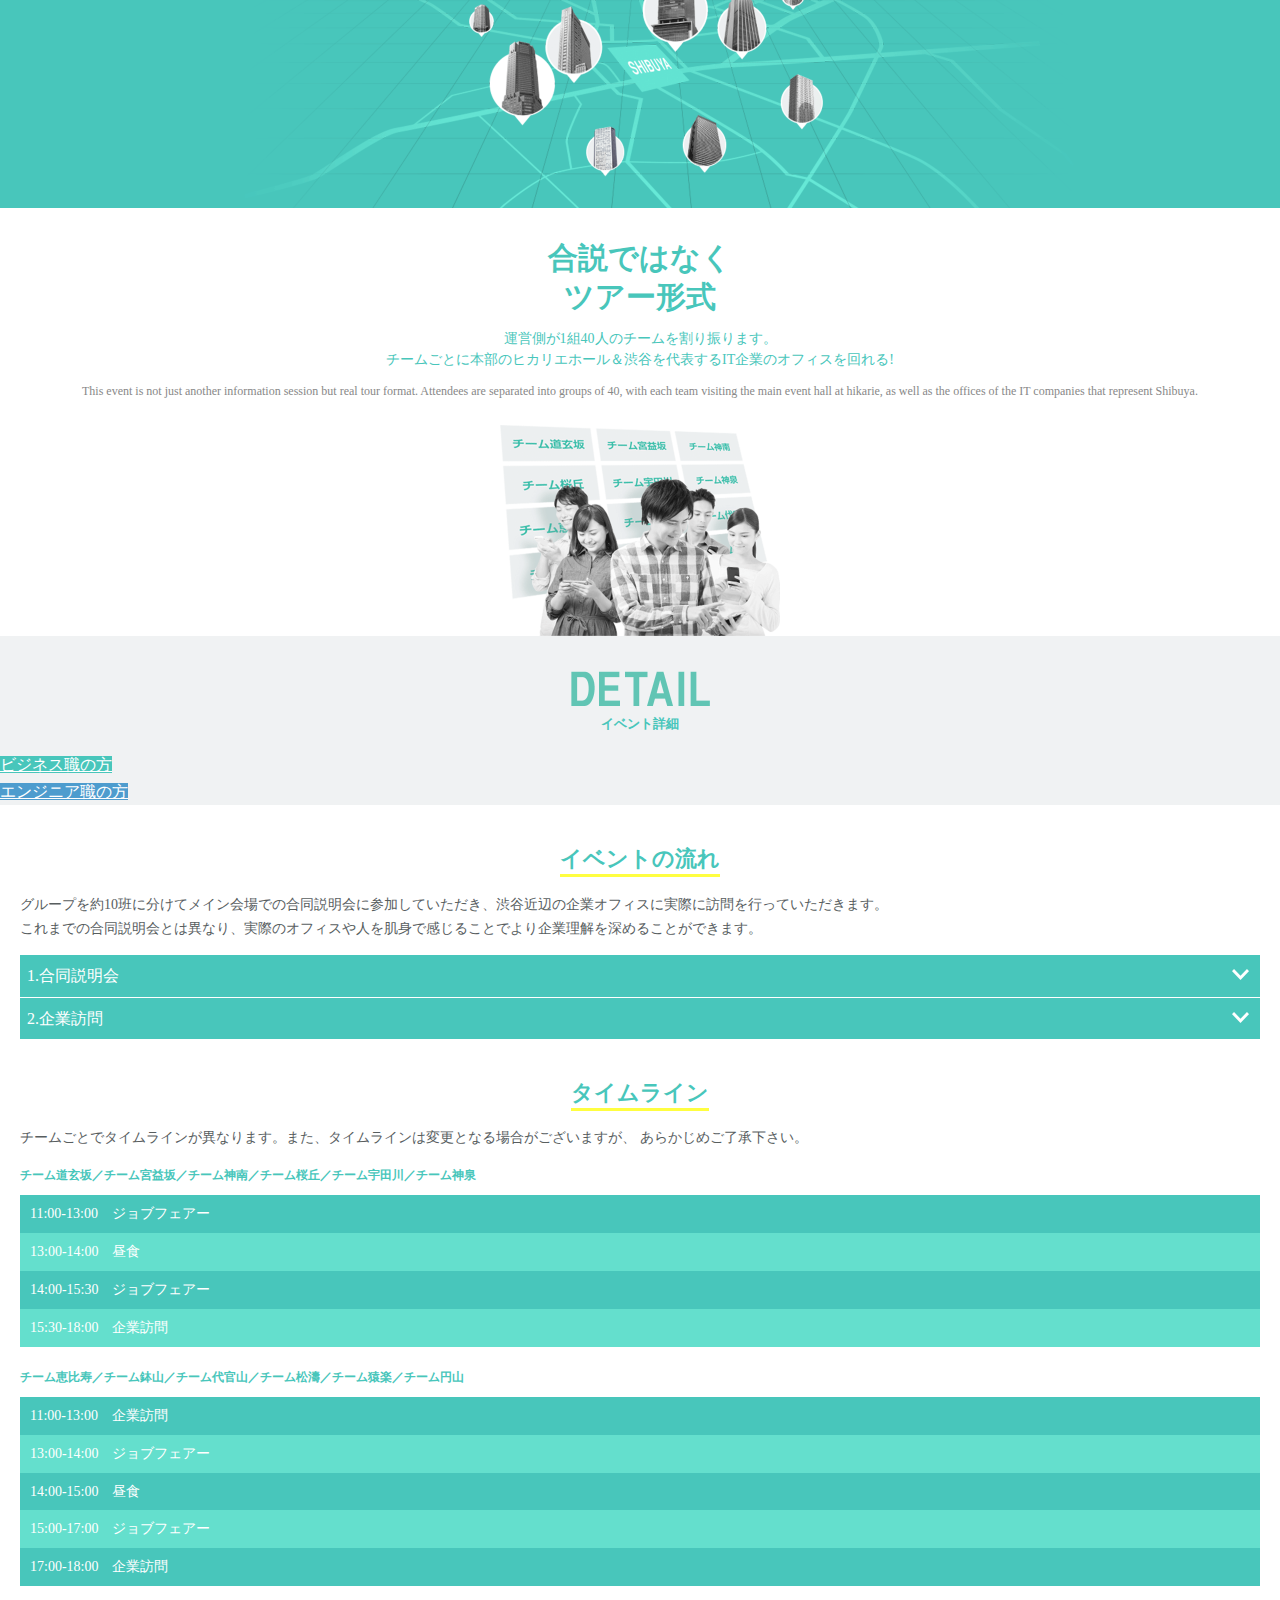
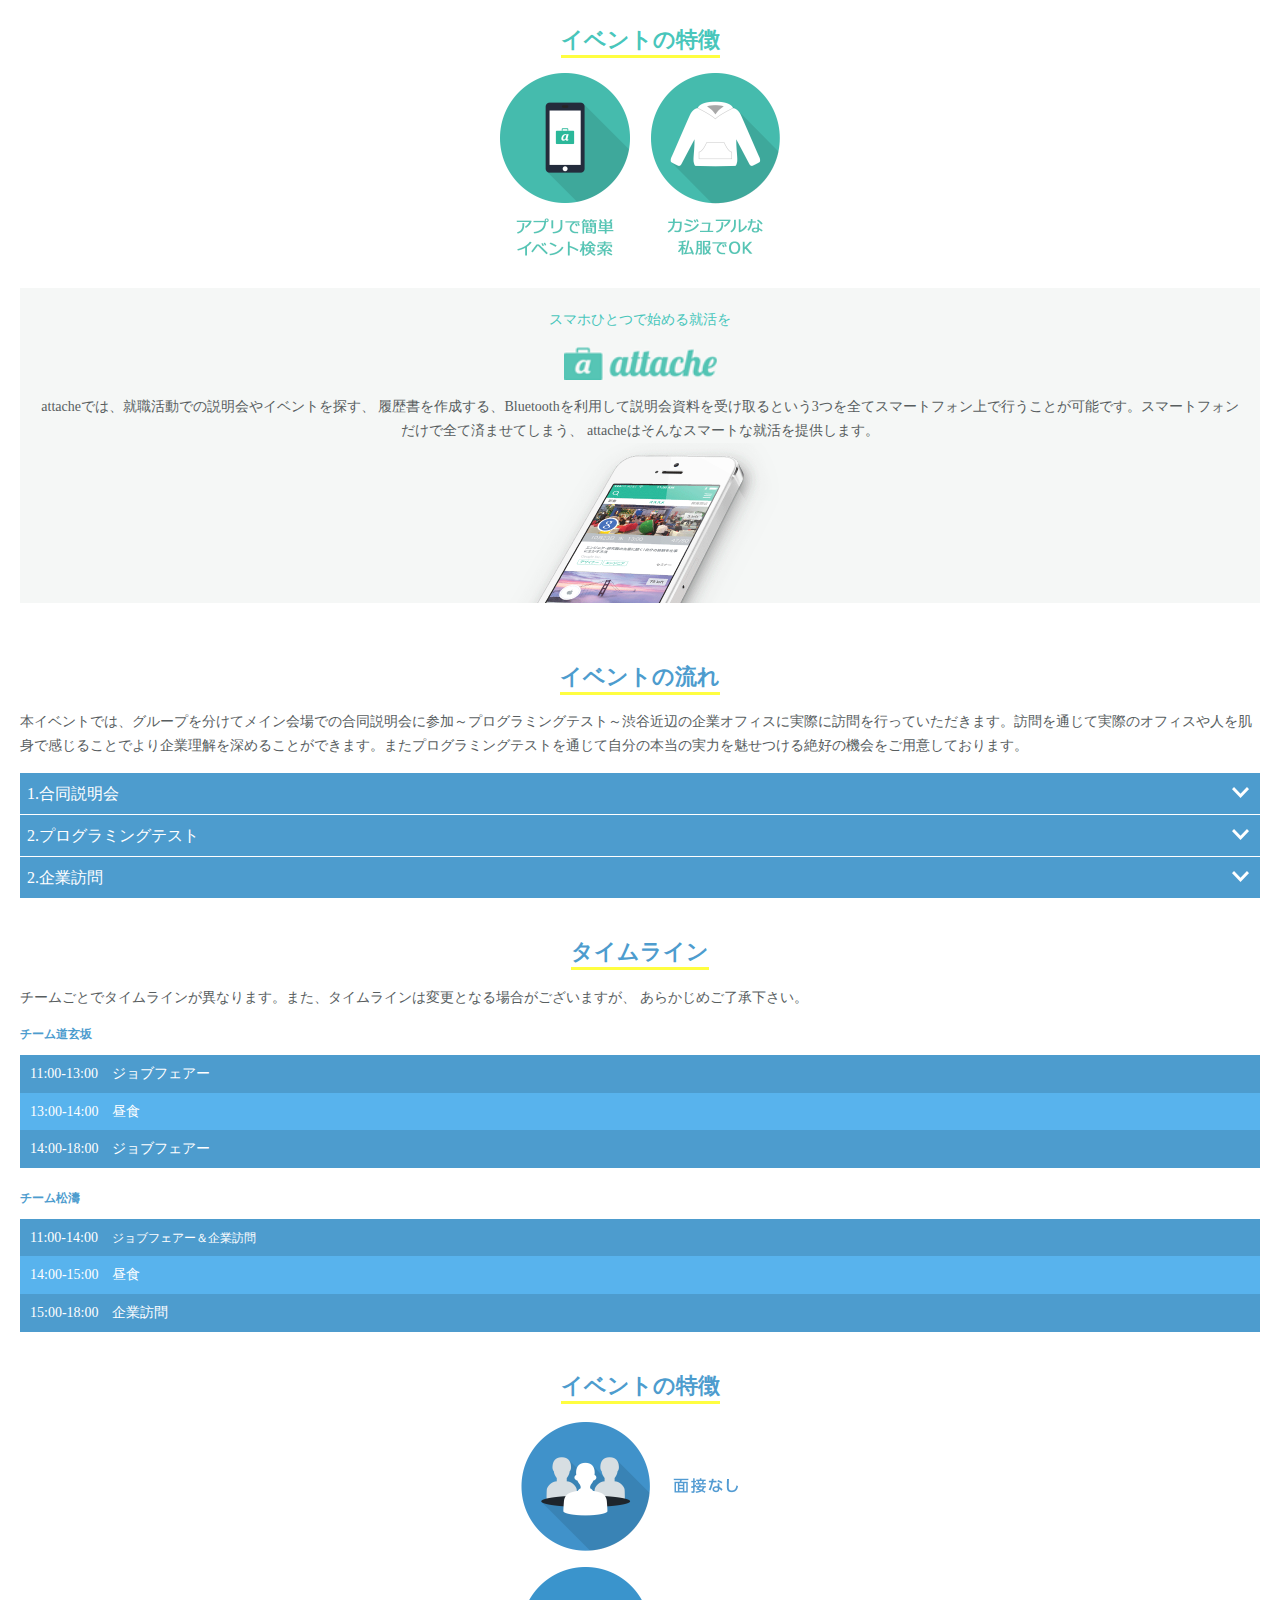
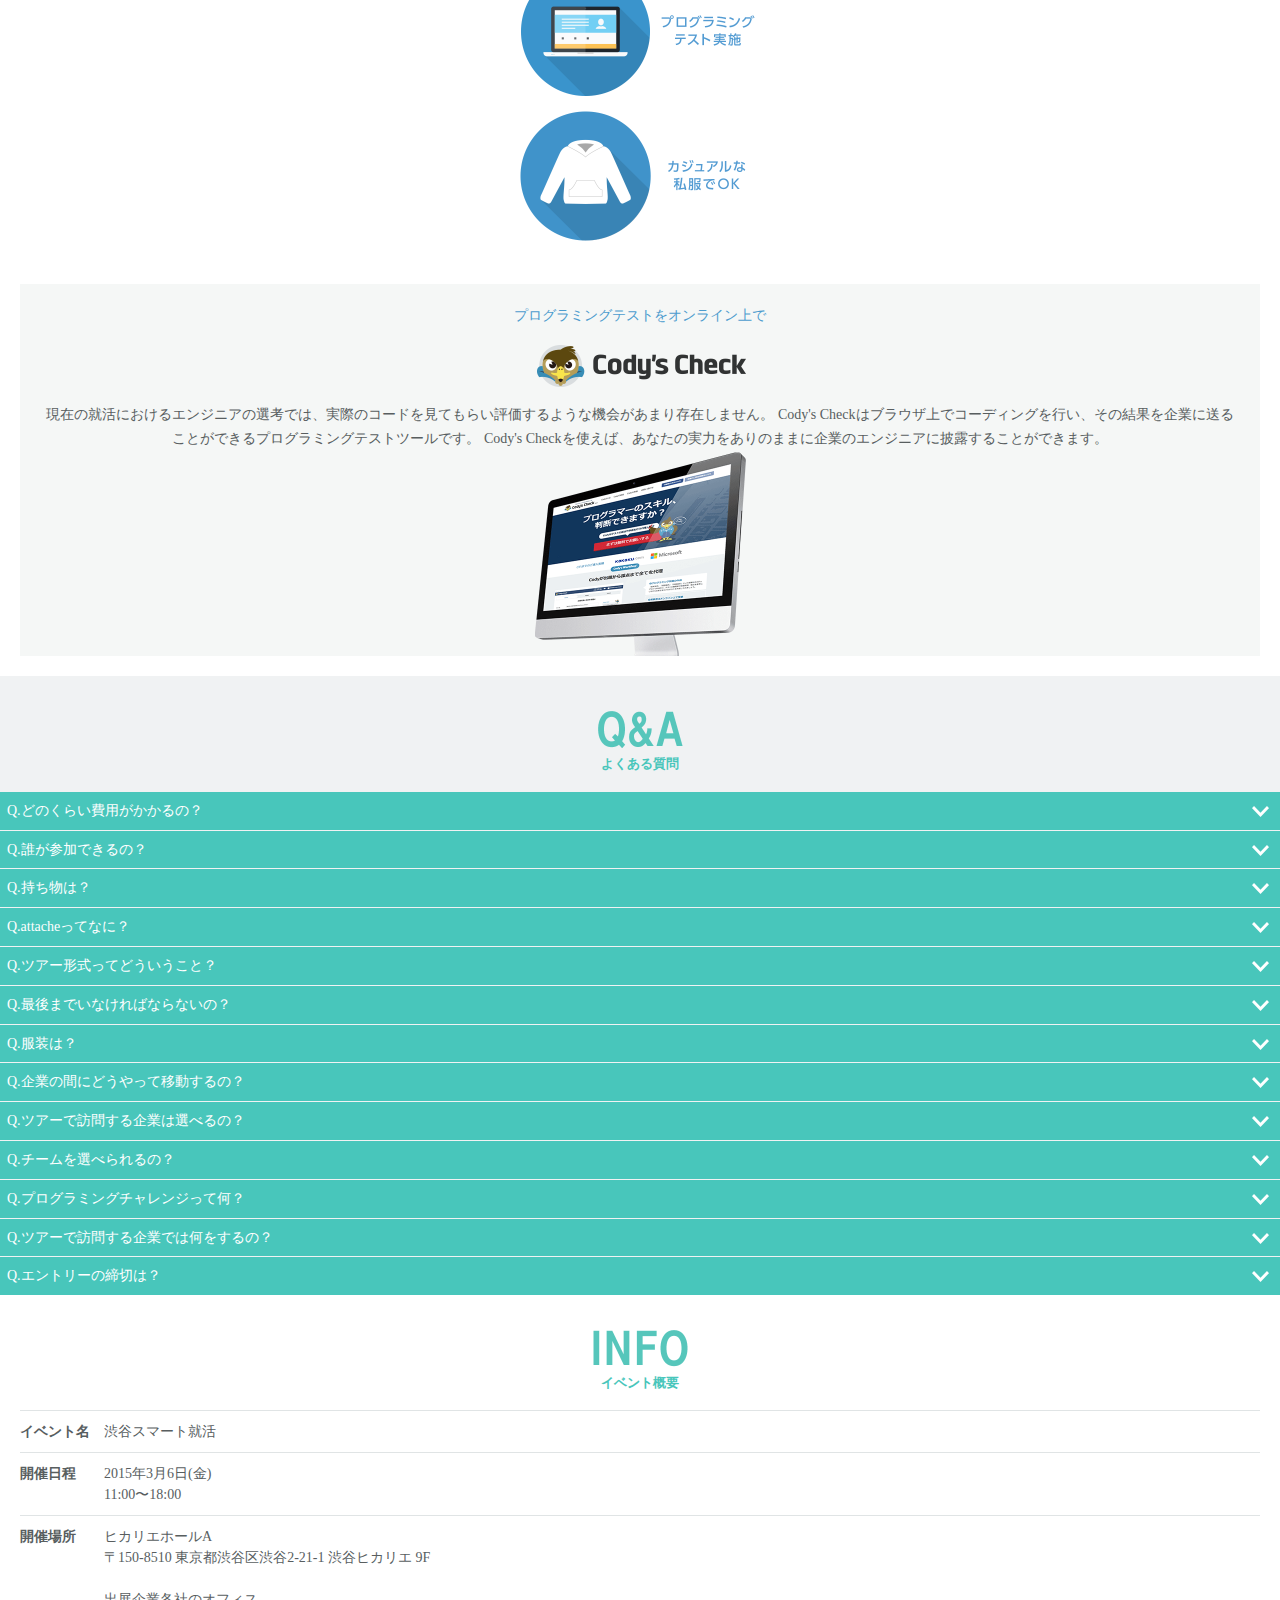
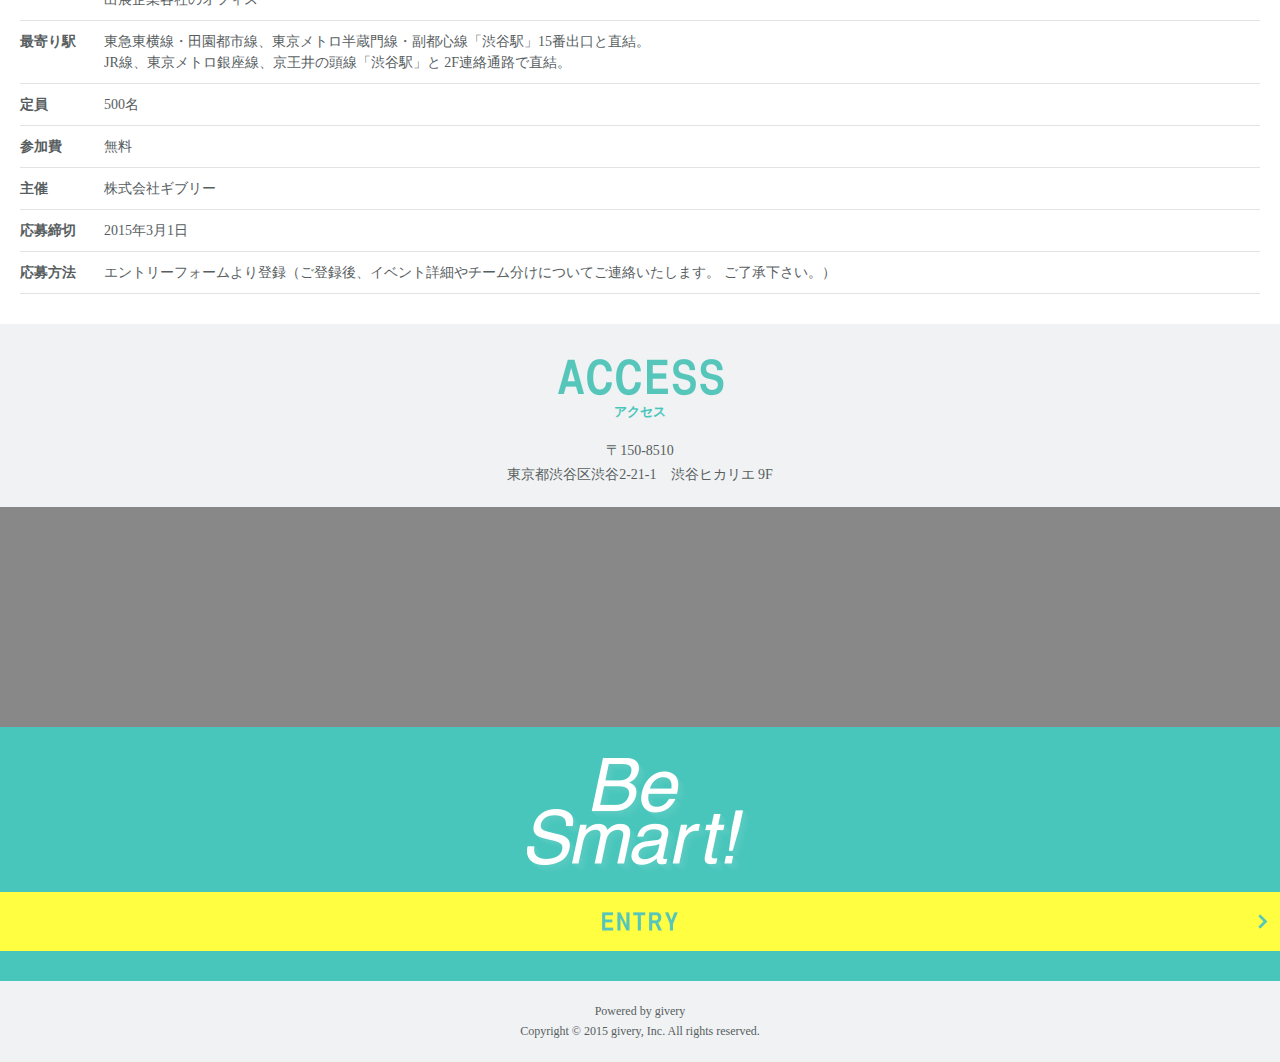
==== commit 50549fda: "Merge pull request #3 from givery-technology/rewrite-text" ====
--- a/mobile/index.html
+++ b/mobile/index.html
@@ -4,18 +4,43 @@
 <meta charset="UTF-8">
 <meta http-equiv="content-script-type" content="text/javascript">
 <meta name="viewport" content="width=device-width, initial-scale=1.0, minimum-scale=1.0, maximum-scale=1.0, user-scalable=0">
-<title>渋谷就活フェスタ</title>
-<meta name="description" content="">
-<meta name="keywords" content="">
-<meta property="fb:page_id" content="">
+
+<title>【3月6日開催】持ち物はスマフォとPCだけ!|渋谷就活フェスタ</title>
+<meta name="description" content="渋谷就活フェスタとは、40社の最先端企業が渋谷に集結する日本で最もスマートな就活イベントです。当イベントでは、これまでの日本の就活で必要だったスーツ、鞄、履歴書の持参等を禁止します。服装は私服、そして持ち物はスマートフォンアプリとPCのみ！日本の就活の当たり前を大きく覆す当イベントに是非ご参加ください。">
+<meta name="keywords" content="就活、就職活動、渋谷、スマート、スマート就活、2016年度、新卒、イベント">
+
 <meta property="og:site_name" content="渋谷就活フェスタ">
 <meta property="og:type" content="website">
-<meta property="og:image" content="">
-<meta property="og:title" content="渋谷就活フェスタ">
-<meta property="og:description" content="">
-<meta property="og:url" content="">
+<meta property="og:image" content="http://event.attache-app.com/images/og_image.png">
+<meta property="og:title" content="【3月6日開催】持ち物はスマフォだけ!|渋谷就活フェスタ">
+<meta property="og:description" content="渋谷就活フェスタとは、40社の最先端企業が渋谷に集結する日本で最もスマートな就活イベントです。当イベントでは、これまでの日本の就活で必要だったスーツ、鞄、履歴書の持参等を禁止します。服装は私服、そして持ち物はスマートフォンアプリとPCのみ！日本の就活の当たり前を大きく覆す当イベントに是非ご参加ください。">
+<meta property="og:url" content="http://event.attache-app.com">
+
 <link rel="stylesheet" href="css/common.css" type="text/css">
 <link rel="stylesheet" href="css/index.css" type="text/css">
+	<script type="text/javascript" src="http://code.jquery.com/jquery-1.11.0.min.js"></script>
+	<script type="text/javascript" src="http://maps.google.com/maps/api/js?sensor=false"></script>
+	<script type="text/javascript">
+		google.maps.event.addDomListener(window, 'load', function()
+		{
+			var lat = 35.6593197;
+			var lng = 139.7036454;
+			var latlng =new google.maps.LatLng(lat,lng);
+			var mapOptions = {
+				zoom: 17,
+				center: new google.maps.LatLng(lat, lng),
+				mapTypeId: google.maps.MapTypeId.ROADMAP,
+				scaleControl: true,
+				scrollwheel: false
+			};
+			var mapObj = new google.maps.Map(document.getElementById('access_map'), mapOptions);
+			var marker = new google.maps.Marker({
+				position: latlng,
+				map: mapObj,
+				title: '渋谷ヒカリエ'
+			});
+		});
+	</script>
 </head>
 <body onload="initialize()">
 <a name="top" id="top"></a>
@@ -39,22 +64,22 @@
 		</ul>
 	</div>
 	<p id="menu_open"><img src="img/btn_menu.png" alt="" width="45" height="45"></p>
-	
+
 	<section id="intro">
 		<p id="intro_title"><img src="img/intro_title.png" alt="Be Smart!" width="280" height="140"></p>
 		<p id="intro_title2">就活って、<br>もっとかっこいいものだと思う。</p>
 		<p id="intro_text">一度しかない人生の中、社会への一歩目を決めるため、頭をフル回転させながら行動する。そんな就活というこれからの数か月は、あなたを輝かせる大切な時間になるだろう。でもなぜか、「就活」という単語を聞くと、多くの人がネガティブなイメージを思い浮かべる。同じスーツ、同じ鞄、同じ髪型で「私の長所は協調性です！」と同じようなことを繰り返す学生の様子を、あなたも容易に想像できるはずだ。一方の企業側もそんな同じような学生からキラリと光る逸材を探すのに苦労している。学生も企業も、この就活という仕組みに辟易としているのだ。<br><br>もっと、スマートにいこう。学生も企業も。我々は、日本をけん引する最先端の企業と共に、就活を変えるための最初の一歩目をここ渋谷で踏み出すことにした。さあ、あなたも旧態依然の就活文化からいち早く抜け出そう。そして日本一スマートな就活スタイルを、一番最初に体感する500人になろう。</p>
 	</section>
-	
+
 	<section id="main">
 		<p id="main_title1">40社の最先端企業が参加</p>
 		<h1 id="main_title2"><img src="img/main_title.png" alt="渋谷就活フェスタ" width="280" height="115"></h1>
 		<p id="main_venue">ヒカリエホールA & 出展企業のオフィス</p>
 		<p id="main_date"><img src="img/main_date.png" alt="2015年3月6日（金）13:00〜21:00" width="185" height="70"></p>
 	</section>
-	
-	<p id="btn_entry"><a href="#"><img src="img/entry_btn.png" alt="entry_btn" width="76" height="19"></a></p>
-	
+
+	<p id="btn_entry"><a href="http://bit.ly/1v4aJH7"><img src="img/entry_btn.png" alt="entry_btn" width="76" height="19"></a></p>
+
 	<section id="about">
 		<div id="about1">
 			<h3>スマホだけで完結</h3>
@@ -72,18 +97,19 @@
 			<p class="about_img"><img src="img/about_img3.png" alt="" width="280" height="211"></p>
 		</div>
 	</section>
-	
+
 	<section id="detail">
 		<div id="category_title">
 			<p><img src="img/detail_title.png" alt="DETAIL" width="139" height="37"></p>
 			<h2>イベント詳細</h2>
 		</div>
-		<ul id="detail_tab">
-			<li id="tab_business"><a href="#" class="current">ビジネス職の方</a></li>
-			<li id="tab_engineer"><a href="#">エンジニア職の方</a></li>
+		<ul class="detail_tab">
+			<li id="tab_business" class="tab active"><a href="#business_content">ビジネス職の方</a></li>
+			<li id="tab_engineer" class="tab"><a href="#engineer_content">エンジニア職の方</a></li>
 		</ul>
+		<div class="content_details">
 		<!-- ビジネス職 -->
-		<div id="business_content" class="detail_box">
+		<div id="business_content" class="detail_box active">
 			<h3><span>イベントの流れ</span></h3>
 			<p class="detail_lead">グループを約10班に分けてメイン会場での合同説明会に参加していただき、渋谷近辺の企業オフィスに実際に訪問を行っていただきます。<br>これまでの合同説明会とは異なり、実際のオフィスや人を肌身で感じることでより企業理解を深めることができます。</p>
 			<ul id="flow">
@@ -98,7 +124,9 @@
 					<h4 class="flow_title">2.企業訪問</h4>
 						<div class="flow_detail">
 							<p><img src="img/business_flow2.jpg" alt="" width="100%" height=""></p>
-							<p class="flow_text">テキストテキストテキストテキストテキストテキストテキストテキストテキストテキストテキストテキストテキストテキストテキストテキストテキストテキストテキストテキストテキストテキストテキストテキストテキストテキストテキストテキストテキストテキストテキストテキストテキストテキストテキストテキスト</p>
+							<p class="flow_text">会場はヒカリエだけではありません。"渋谷全体"が就活会場です。渋谷就活では、
+								チームに分かれて渋谷周辺の超有名企業のオフィスにお邪魔します。合同説明会では得られないオフィスの雰囲気や現場社員との交流によって、
+								より自分に合った企業選びをしてみてみましょう！(※実際に訪問する企業はツアー先企業をご参照ください。)</p>
 						</div>
 				</li>
 			</ul>
@@ -125,9 +153,9 @@
 				<li><img src="img/general_point2.png" alt="カジュアルな私服でOK" width="130" height="185"></li>
 			</ul>
 			<div id="attache">
-				<p id="attache_title">見出し見出し見出し見出し<br>見出し見出し見出し見出し見出し</p>
+				<p id="attache_title">スマホひとつで始める就活を</p>
 				<p id="attache_title2"><img src="img/general_product_title.png" alt="attache" width="153" height="33"></p>
-				<p id="attache_text">テキストテキストテキストテキストテキストテキストテキストテキストテキストテキストテキストテキストテキストテキストテキストテキストテキストテキストテキストテキストテキストテキストテキストテキスト</p>
+				<p id="attache_text">attacheでは、就職活動での説明会やイベントを探す、 履歴書を作成する、Bluetoothを利用して説明会資料を受け取るという3つを全てスマートフォン上で行うことが可能です。スマートフォンだけで全て済ませてしまう、 attacheはそんなスマートな就活を提供します。</p>
 				<p><img src="img/general_product_img.png" alt="" width="280" height="160"></p>
 			</div>
 		</div>
@@ -148,14 +176,14 @@
 					<h4 class="flow_title">2.プログラミングテスト</h4>
 						<div class="flow_detail">
 							<p><img src="img/business_flow3.jpg" alt="" width="100%" height=""></p>
-							<p class="flow_text">テキストテキストテキストテキストテキストテキストテキストテキストテキストテキストテキストテキストテキストテキストテキストテキストテキストテキストテキストテキストテキストテキストテキストテキストテキストテキストテキストテキストテキストテキストテキストテキストテキストテキストテキストテキスト</p>
+							<p class="flow_text">合同説明会会場は見て回るだけに非ず！エンジニアの学生には実際に手を動かしてコードを書く機会が与えられます。自分のPCでインターネットに接続し、 プログラミングテストにチェレンジしてみましょう。テストにはCody's Checkが利用され、テストの結果次第では企業から声がかかる可能性も・・・！？</p>
 						</div>
 				</li>
 				<li class="accordion">
 					<h4 class="flow_title">2.企業訪問</h4>
 						<div class="flow_detail">
 							<p><img src="img/business_flow2.jpg" alt="" width="100%" height=""></p>
-							<p class="flow_text">テキストテキストテキストテキストテキストテキストテキストテキストテキストテキストテキストテキストテキストテキストテキストテキストテキストテキストテキストテキストテキストテキストテキストテキストテキストテキストテキストテキストテキストテキストテキストテキストテキストテキストテキストテキスト</p>
+							<p class="flow_text">会場はヒカリエだけではありません。"渋谷全体"が就活会場です。渋谷就活では、チームに分かれて渋谷周辺の超有名企業のオフィスにお邪魔します。 合同説明会では得られないオフィスの雰囲気や現場社員との交流によって、より自分に合った企業選びをしてみてみましょう！(※実際に訪問する企業はツアー先企業をご参照ください。)</p>
 						</div>
 				</li>
 			</ul>
@@ -177,18 +205,19 @@
 			<ul id="point">
 				<li><img src="img/engineer_point1.png" alt="面接なし" width="240" height="135"></li>
 				<li><img src="img/engineer_point2.png" alt="プログラミングテスト実施" width="240" height="135"></li>
-				<li><img src="img/engineer_point3.png" alt="カジュアルな私服でOK" width="240" height="135"></li>			
+				<li><img src="img/engineer_point3.png" alt="カジュアルな私服でOK" width="240" height="135"></li>
 			</ul>
 			<div id="attache">
-				<p id="cody_title">見出し見出し見出し見出し<br>見出し見出し見出し見出し見出し</p>
+				<p id="cody_title">プログラミングテストをオンライン上で</p>
 				<p id="cody_title2"><img src="img/engineer_product_title.png" alt="CODY'S CHECK" width="215" height="45"></p>
-				<p id="cody_text">テキストテキストテキストテキストテキストテキストテキストテキストテキストテキストテキストテキストテキストテキストテキストテキストテキストテキストテキストテキストテキストテキストテキストテキスト</p>
+				<p id="cody_text">現在の就活におけるエンジニアの選考では、実際のコードを見てもらい評価するような機会があまり存在しません。 Cody's Checkはブラウザ上でコーディングを行い、その結果を企業に送ることができるプログラミングテストツールです。 Cody's Checkを使えば、あなたの実力をありのままに企業のエンジニアに披露することができます。</p>
 				<p><img src="img/engineer_product_img.png" alt="" width="280" height="205"></p>
 			</div>
 		</div>
 		<!-- /エンジニア職 -->
-	</section>
-	
+	</div>
+	</section>
+
 	<section id="qa">
 		<div id="category_title">
 			<p><img src="img/qa_title.png" alt="Q&A" width="85" height="37"></p>
@@ -249,7 +278,7 @@
 			</li>
 		</ul>
 	</section>
-	
+
 	<!--
 	<section id="company">
 		<div id="category_title">
@@ -257,7 +286,7 @@
 		</div>
 	</section>
 	-->
-	
+
 	<section id="info">
 		<div id="category_title">
 			<p><img src="img/info_title.png" alt="INFO" width="95" height="37"></p>
@@ -304,33 +333,28 @@
 			</table>
 		</div>
 	</section>
-	
+
 	<section id="access">
 		<div id="category_title">
 			<p><img src="img/access_title.png" alt="ACCESS" width="167" height="37"></p>
 			<h2>アクセス</h2>
 		</div>
 		<p>〒150-8510<br>東京都渋谷区渋谷2-21-1　渋谷ヒカリエ 9F</p>
-		<div id="access_map">MAP</div>
-	</section>
-	
+		<div id="access_map"></div>
+	</section>
+
 	<section id="entry">
 		<p id="entry_title"><img src="img/entry_title.png" alt="Be Smart!" width="280" height="115"></p>
-		<p id="btn_entry"><a href="#">ENTRY</a></p>
-		<p id="wanted"><a href="#">同時募集！<br>当日運営スタッフとして参加しませんか？</a></p>
-	</section>
-	
+		<p id="btn_entry"><a href="http://bit.ly/1v4aJH7">ENTRY</a></p>
+	</section>
+
 	<footer id="footer">
 		<p>Powered by givery</p>
-		<p>Copyright © 2012 givery, Inc. All rights reserved.</p>
+		<p>Copyright © 2015 givery, Inc. All rights reserved.</p>
 	</footer>
-	
-	
-	
+	<script type="text/javascript" src="js/custom.js"></script>
 	<script type="text/javascript" src="js/smoothScroll.js"></script>
 	<script type="text/javascript" src="js/smartphone.js"></script>
-	<script type="text/javascript" src="http://code.jquery.com/jquery-1.11.0.min.js"></script>
-	<script type="text/javascript" src="https://jphacks.com/js/animateNumber.js"></script>
 	<script src="http://maps.google.com/maps/api/js?sensor=false"></script>
 	<script>
 		$(function() {
@@ -348,7 +372,7 @@
 	<script>
 		$('.accordion .flow_detail').hide();
 		$('.accordion .flow_title').click(function(){
-		    $(this).toggleClass("active");   
+		    $(this).toggleClass("active");
 		    $(this).siblings(".flow_title").removeClass("active");
 		    $(this).next(".flow_detail").slideToggle();
 		    $(this).next(".flow_detail").siblings(".flow_detail").slideUp();
@@ -357,7 +381,7 @@
 	<script>
 		$('.accordion .qa_detail').hide();
 		$('.accordion .qa_title').click(function(){
-		    $(this).toggleClass("active");   
+		    $(this).toggleClass("active");
 		    $(this).siblings(".qa_title").removeClass("active");
 		    $(this).next(".qa_detail").slideToggle();
 		    $(this).next(".qa_detail").siblings(".qa_detail").slideUp();
@@ -370,8 +394,8 @@
 			});
 		})
 	</script>
-	
-	
+
+
 </article>
 
 </body>
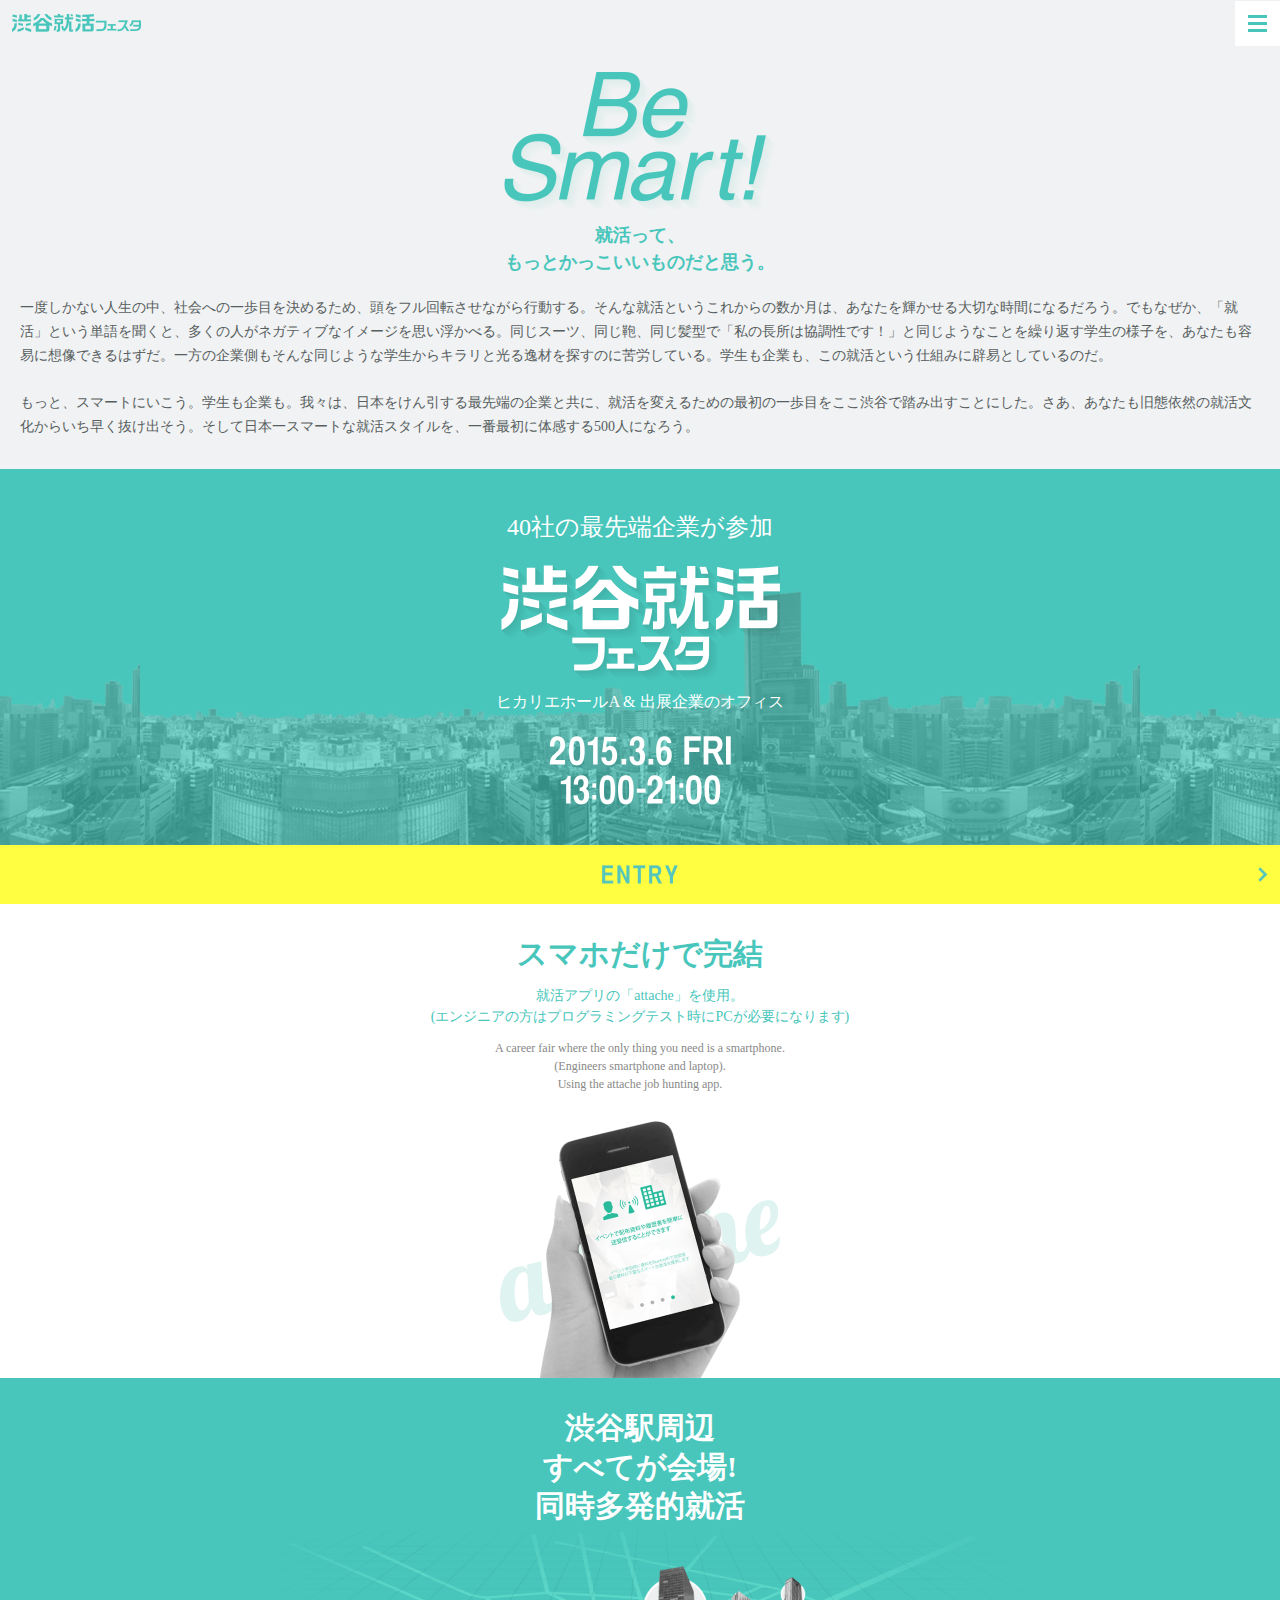
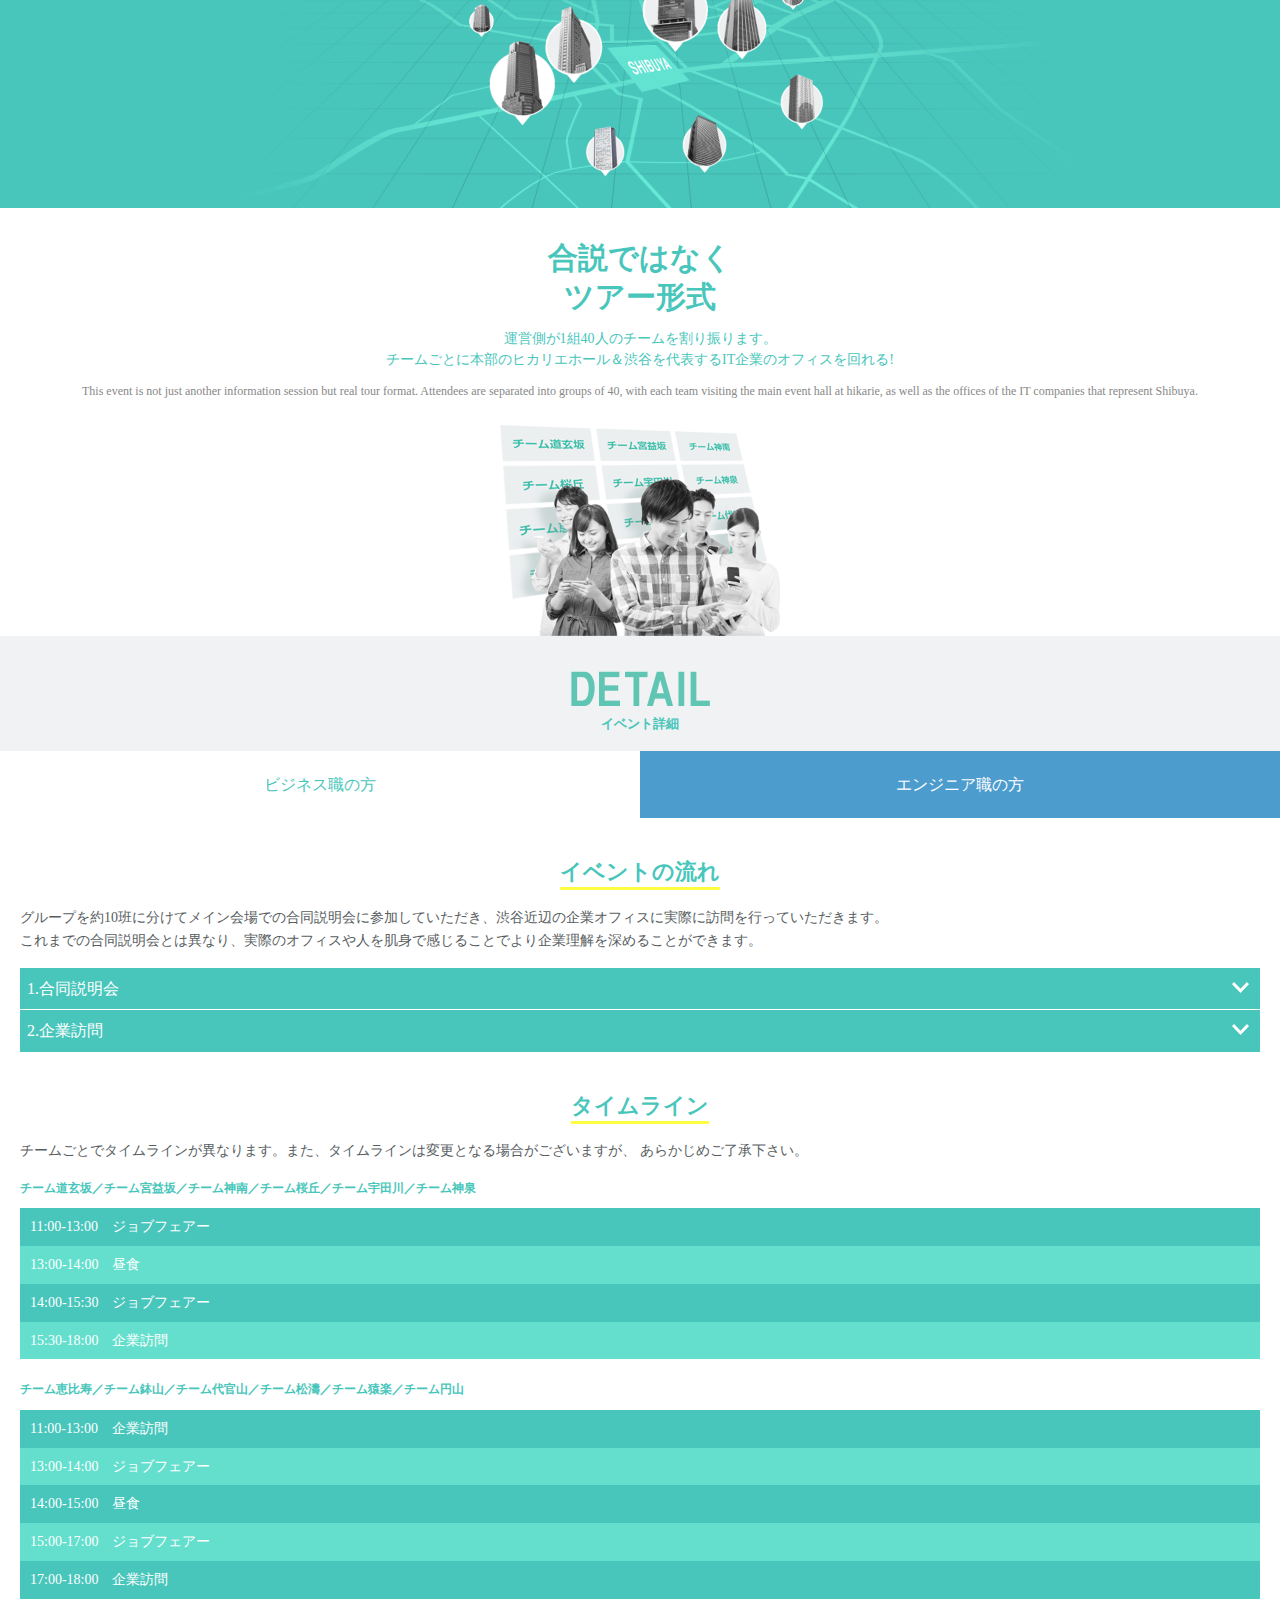
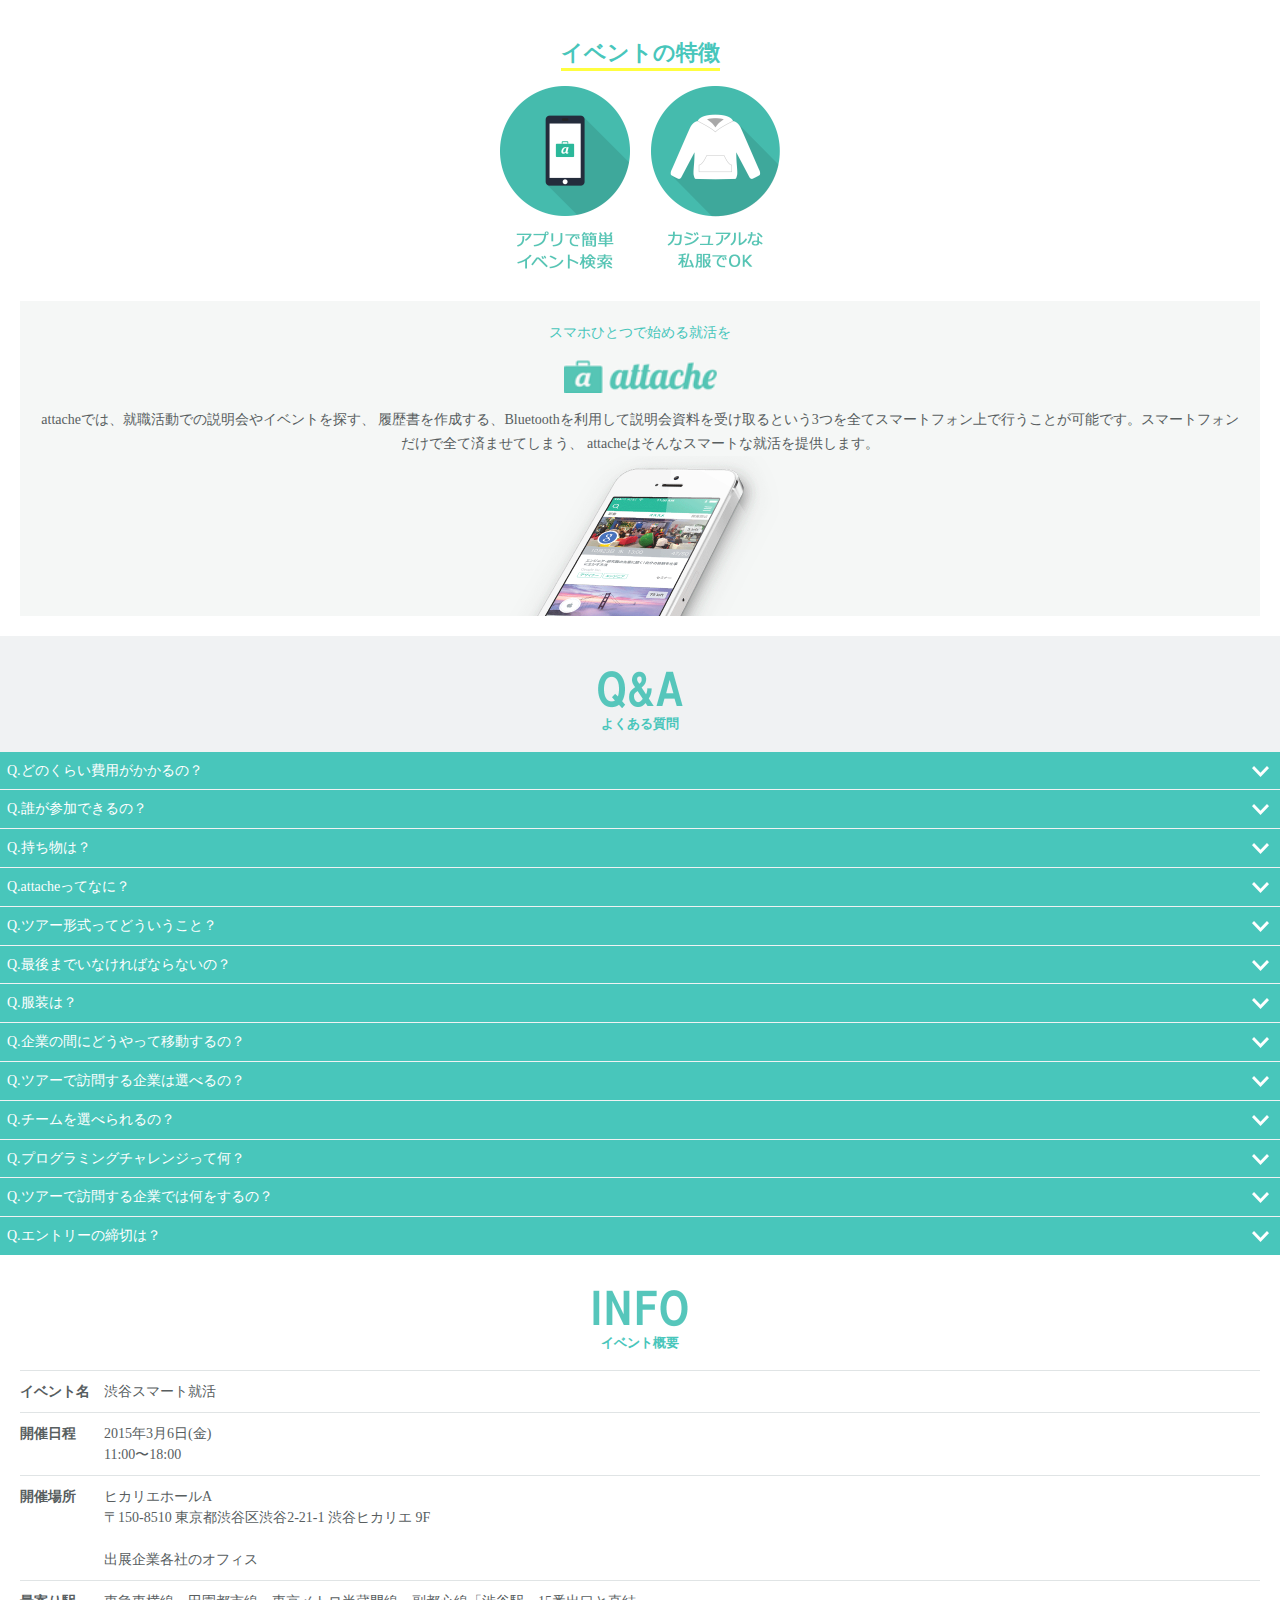
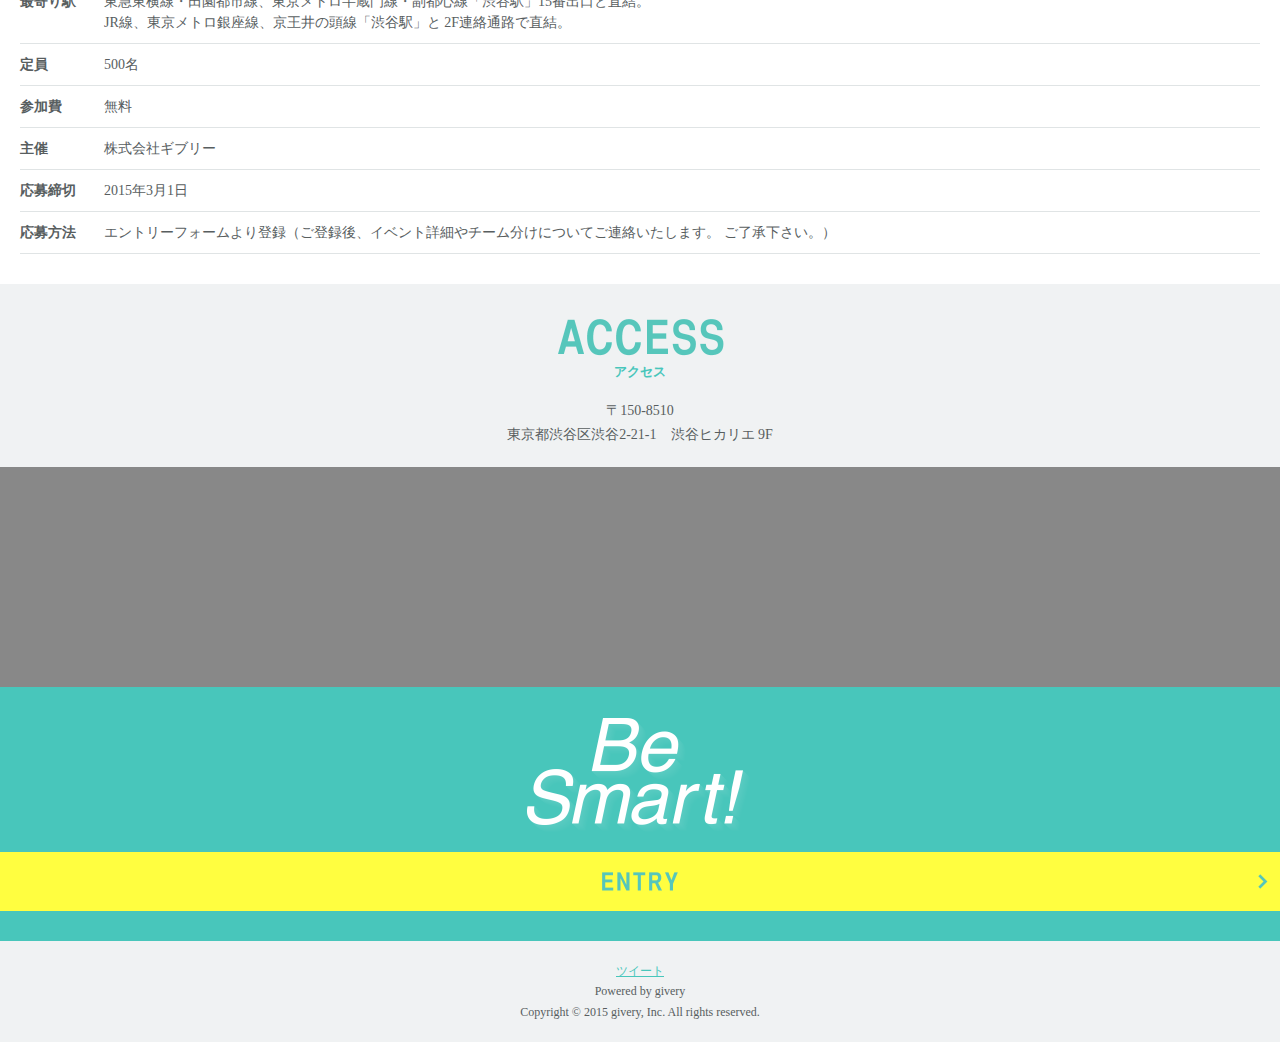
==== commit 04afd30e: "Merge pull request #7 from givery-technology/rewrite-text" ====
--- a/mobile/index.html
+++ b/mobile/index.html
@@ -18,6 +18,11 @@
 
 <link rel="stylesheet" href="css/common.css" type="text/css">
 <link rel="stylesheet" href="css/index.css" type="text/css">
+<style>
+	.fb_iframe_widget span {
+vertical-align: baseline !important;
+}
+</style>
 	<script type="text/javascript" src="http://code.jquery.com/jquery-1.11.0.min.js"></script>
 	<script type="text/javascript" src="http://maps.google.com/maps/api/js?sensor=false"></script>
 	<script type="text/javascript">
@@ -43,6 +48,15 @@
 	</script>
 </head>
 <body onload="initialize()">
+<div id="fb-root"></div>
+  <script>(function(d, s, id) {
+    var js, fjs = d.getElementsByTagName(s)[0];
+    if (d.getElementById(id)) return;
+    js = d.createElement(s); js.id = id;
+    js.src = "//connect.facebook.net/en_US/sdk.js#xfbml=1&version=v2.0";
+    fjs.parentNode.insertBefore(js, fjs);
+  }(document, 'script', 'facebook-jssdk'));
+</script>
 <a name="top" id="top"></a>
 
 <article>
@@ -349,6 +363,11 @@
 	</section>
 
 	<footer id="footer">
+		<div class="share">
+			<div class="fb-share-button" data-href="https://event.attache-app.com/" data-layout="box_count"></div>
+			<a href="https://twitter.com/share" class="twitter-share-button" data-url="http://event.attache-app.com" data-text="私はスマートに就活する派です。持ち物はスマフォとPCだけ!渋谷就活フェスタ" data-lang="ja" data-count="vertical" data-hashtags="渋谷就活フェスタ">ツイート</a>
+			<script>!function(d,s,id){var js,fjs=d.getElementsByTagName(s)[0],p=/^http:/.test(d.location)?'http':'https';if(!d.getElementById(id)){js=d.createElement(s);js.id=id;js.src=p+'://platform.twitter.com/widgets.js';fjs.parentNode.insertBefore(js,fjs);}}(document, 'script', 'twitter-wjs');</script>
+		</div>
 		<p>Powered by givery</p>
 		<p>Copyright © 2015 givery, Inc. All rights reserved.</p>
 	</footer>
--- a/mobile/css/index.css
+++ b/mobile/css/index.css
@@ -1,6 +1,7 @@
 /*--------------------
  共通
 --------------------*/
+
 #btn_entry {
 	background: #fffe40 url(../img/arrow_green.png) right 12px center no-repeat;
 	background-size: 10px 15px;
@@ -135,7 +136,7 @@
 }
 #about h3 {
 	font-size: 30px;
-	line-height: 1.3;	
+	line-height: 1.3;
 }
 #about>div {
 	padding: 30px 20px 0;
@@ -146,7 +147,7 @@
 	line-height: 1.5;
 }
 .about_text2 {
-	margin-top: 12px;	
+	margin-top: 12px;
 	font-size: 12px;
 	color: #888888;
 	line-height: 1.5;
@@ -176,15 +177,15 @@
 /*--------------------
  DETAIL
 --------------------*/
-#detail_tab {
+.detail_tab {
 	overflow: hidden;
 }
-#detail_tab li {
+.detail_tab li {
 	float: left;
 	width: 50%;
 	font-size: 16px;
 }
-#detail_tab a {
+.detail_tab a {
 	padding: 20px 0;
 	width: 100%;
 	display: block;
@@ -195,7 +196,7 @@
 	color: #fff;
 	background: #48c6bb;
 }
-#tab_business a.current {
+#tab_business.active a {
 	color: #48c6bb;
 	background: #fff;
 }
@@ -203,7 +204,7 @@
 	color: #fff;
 	background: #4d9cce;
 }
-#tab_engineer a.current {
+#tab_engineer.active a {
 	color: #4d9cce;
 	background: #fff;
 }
@@ -211,8 +212,16 @@
 	padding: 35px 20px 20px;
 	background: #fff;
 }
+
+.content_details > .detail_box {
+  display: none;
+}
+.content_details > .detail_box.active {
+  display: block;
+}
+
 .detail_lead {
-	margin-bottom: 15px;	
+	margin-bottom: 15px;
 }
 
 #business_content h3 {
@@ -226,7 +235,7 @@
 }
 #business_content h3 span {
 	padding-bottom: 3px;
-	border-bottom: 3px solid #fffe40;	
+	border-bottom: 3px solid #fffe40;
 }
 #business_content p {
 	font-size: 14px;
@@ -309,7 +318,7 @@
 }
 #business_content h3 span {
 	padding-bottom: 3px;
-	border-bottom: 3px solid #fffe40;	
+	border-bottom: 3px solid #fffe40;
 }
 #business_content p {
 	font-size: 14px;
@@ -394,7 +403,7 @@
 }
 #engineer_content h3 span {
 	padding-bottom: 3px;
-	border-bottom: 3px solid #fffe40;	
+	border-bottom: 3px solid #fffe40;
 }
 #engineer_content p {
 	font-size: 14px;
@@ -440,7 +449,7 @@
 	text-align: left;
 	border-collapse: collapse;
 	border-bottom: 1px solid #e0e4e5;
-	
+
 }
 #info_table th,td {
 	padding: 10px 0;
@@ -487,7 +496,6 @@
 	color: #fff;
 }
 
-
 /*--------------------
  フッター
 --------------------*/
@@ -497,7 +505,8 @@
 	font-size: 12px;
 }
 
-
-
-
-
+.fb_iframe_widget span {
+vertical-align: baseline !important;
+}
+
+
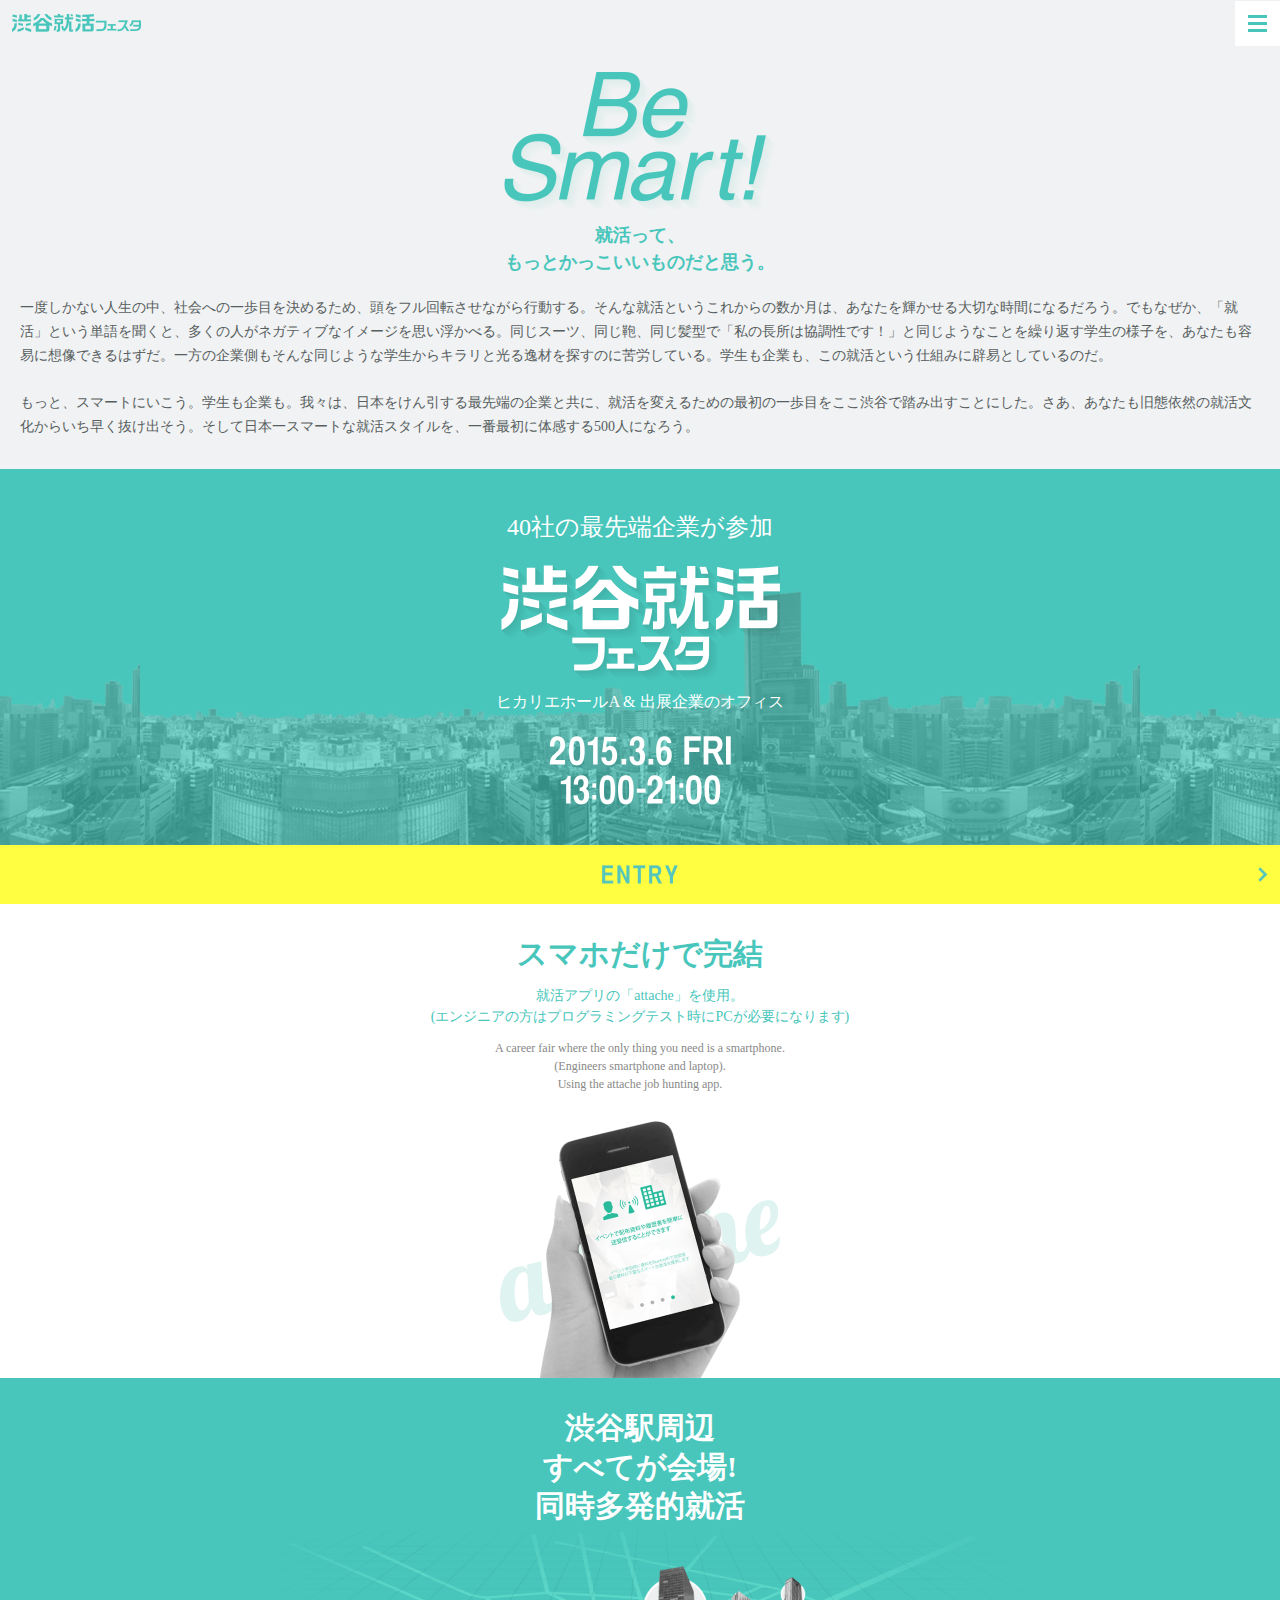
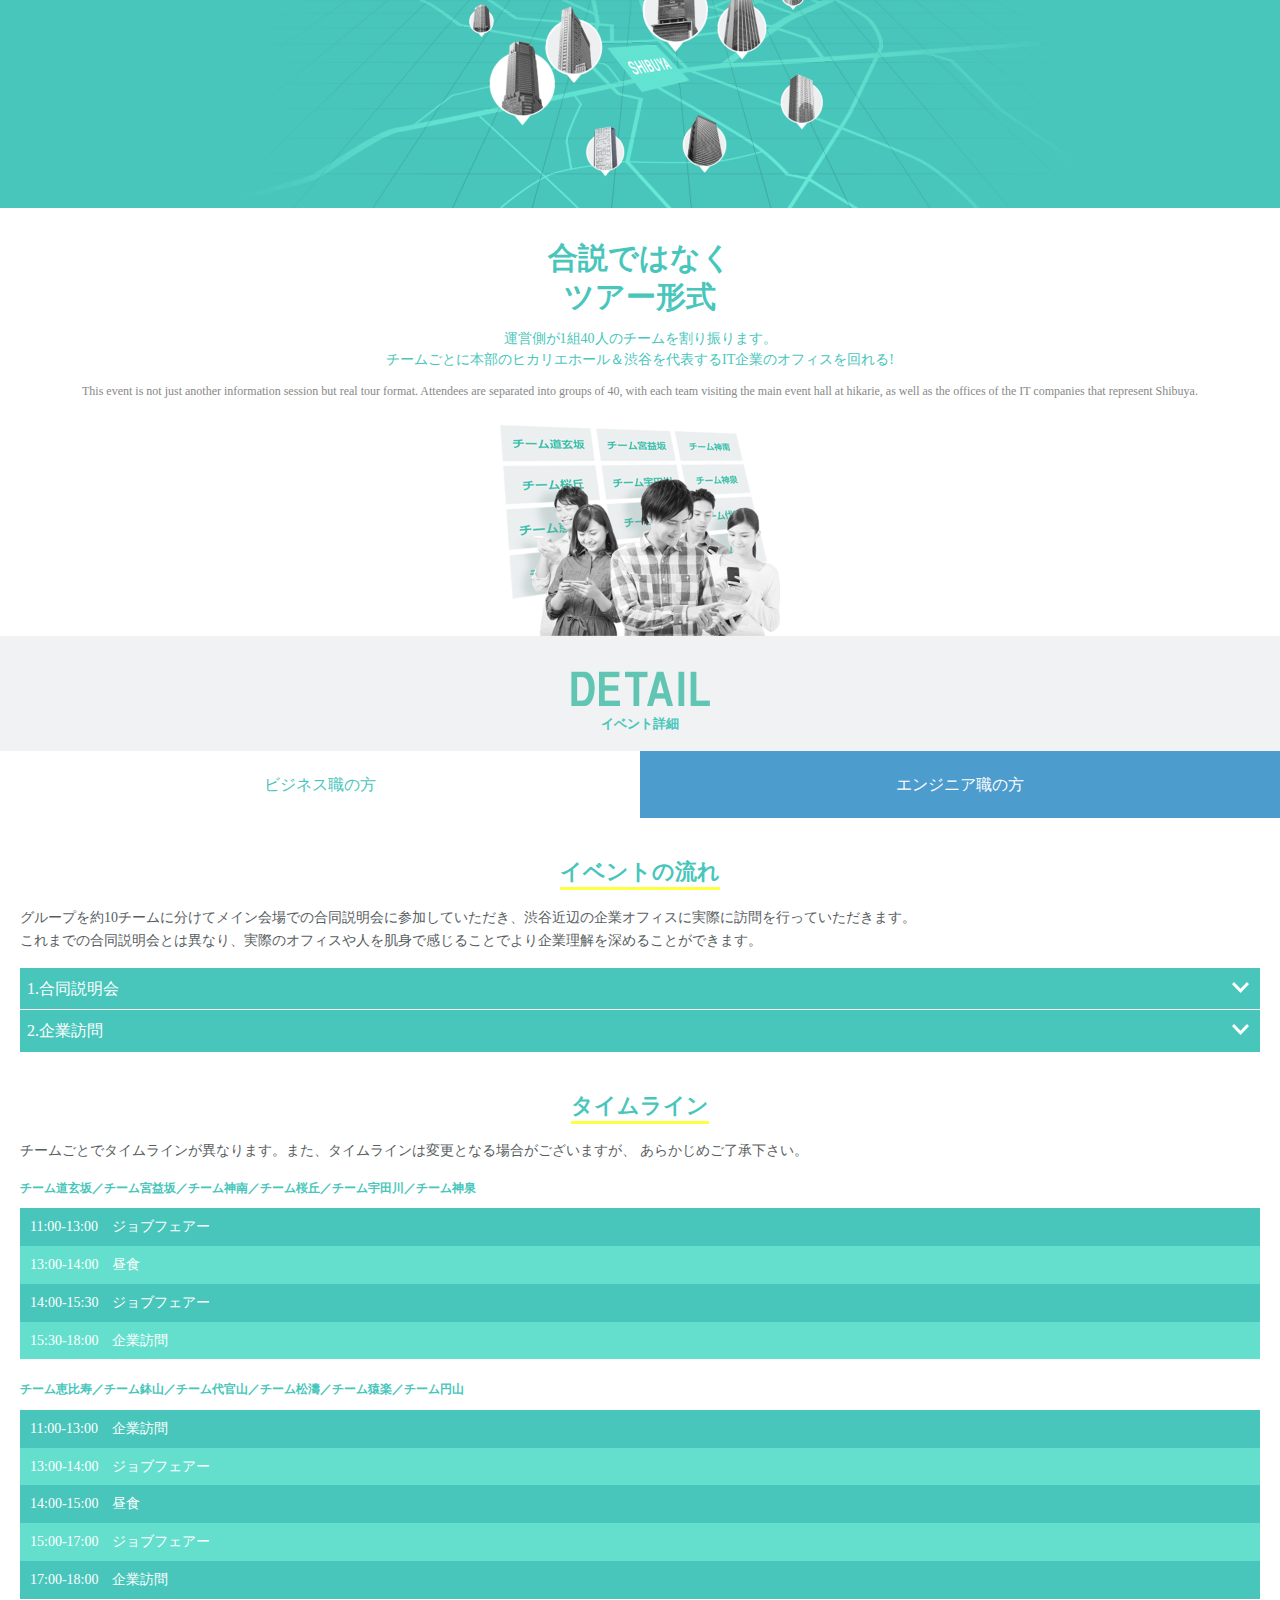
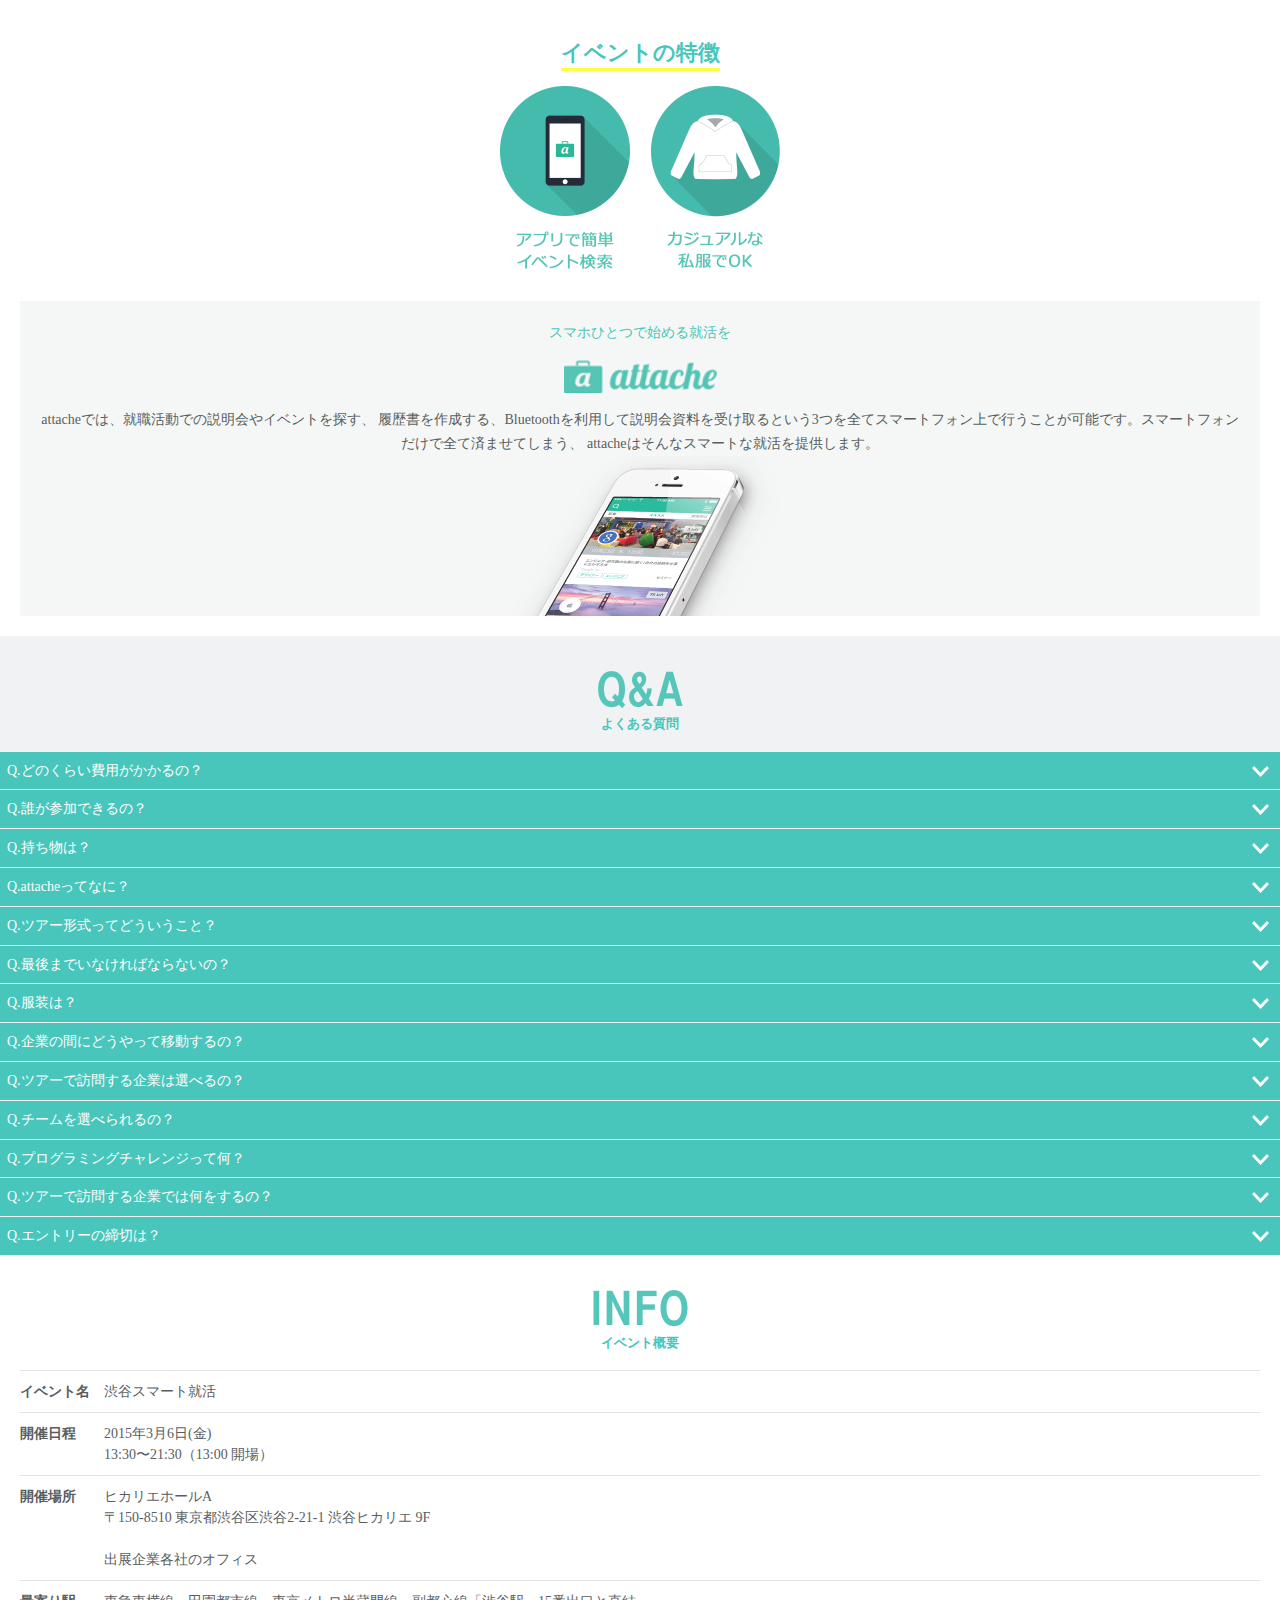
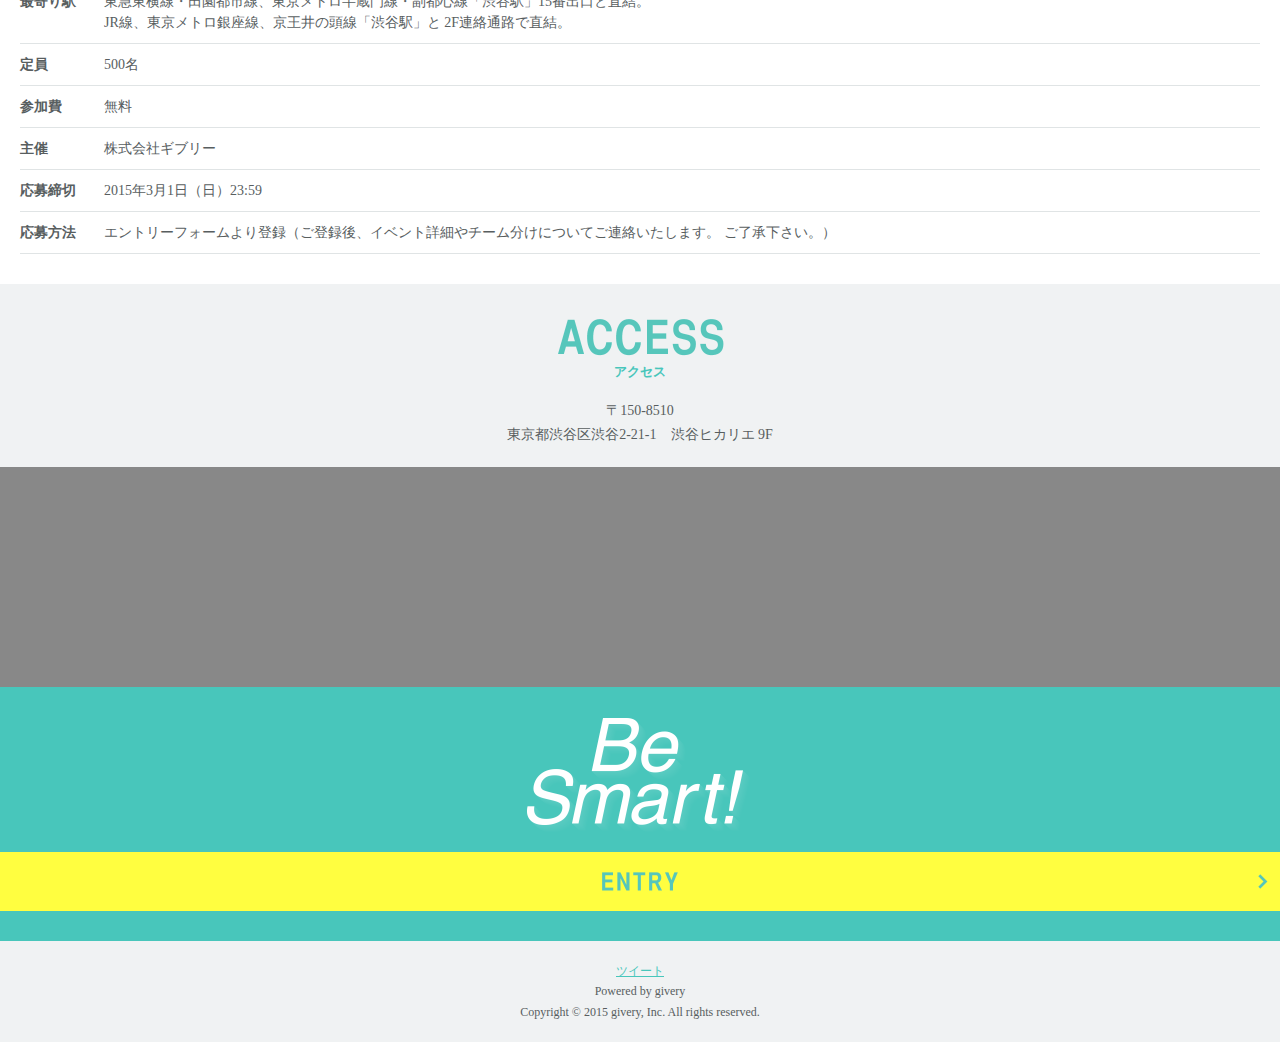
==== commit 9ac61475: "Merge pull request #6 from givery-technology/fix_mobile_lp" ====
--- a/mobile/index.html
+++ b/mobile/index.html
@@ -125,13 +125,13 @@
 		<!-- ビジネス職 -->
 		<div id="business_content" class="detail_box active">
 			<h3><span>イベントの流れ</span></h3>
-			<p class="detail_lead">グループを約10班に分けてメイン会場での合同説明会に参加していただき、渋谷近辺の企業オフィスに実際に訪問を行っていただきます。<br>これまでの合同説明会とは異なり、実際のオフィスや人を肌身で感じることでより企業理解を深めることができます。</p>
+			<p class="detail_lead">グループを約10チームに分けてメイン会場での合同説明会に参加していただき、渋谷近辺の企業オフィスに実際に訪問を行っていただきます。<br>これまでの合同説明会とは異なり、実際のオフィスや人を肌身で感じることでより企業理解を深めることができます。</p>
 			<ul id="flow">
 				<li class="accordion">
 					<h4 class="flow_title">1.合同説明会</h4>
 					<div class="flow_detail">
 						<p><img src="img/business_flow1.jpg" alt="" width="100%" height=""></p>
-						<p class="flow_text">約40社の企業とカジュアルにコミュニケーションをとることができます。バッグや履歴書など、かさばるものは一切持たずにブースに向かいましょう！ 人気企業の説明会はすぐに埋まってしまう可能性があるのでアプリ「attache」を使って予約してみましょう。企業の中には配布資料をattache上で公開していることもあるので要Check！</p>
+						<p class="flow_text">約40社の企業とカジュアルにコミュニケーションをとることができます。バッグや履歴書など、かさばるものは一切持たずにブースに向かいましょう！ 人気企業の説明会はすぐに埋まってしまう可能性があるのでアプリ「attache」を使って予約してみましょう。企業によっては配布資料をattache上で公開していることもあるので要Check！</p>
 					</div>
 				</li>
 				<li class="accordion">
@@ -177,7 +177,7 @@
 		<!-- エンジニア職 -->
 		<div id="engineer_content" class="detail_box">
 			<h3><span>イベントの流れ</span></h3>
-			<p class="detail_lead">本イベントでは、グループを分けてメイン会場での合同説明会に参加～プログラミングテスト～渋谷近辺の企業オフィスに実際に訪問を行っていただきます。訪問を通じて実際のオフィスや人を肌身で感じることでより企業理解を深めることができます。またプログラミングテストを通じて自分の本当の実力を魅せつける絶好の機会をご用意しております。</p>
+			<p class="detail_lead">本イベントでは、グループを分けてメイン会場での合同説明会(プログラミングテストもあり)に参加していただき、渋谷近辺の企業オフィスに実際に訪問を行っていただきます。訪問を通じて実際のオフィスや人を肌身で感じることでより企業理解を深めることができます。またプログラミングテストを通じて自分の本当の実力を魅せつける絶好の機会をご用意しております。</p>
 			<ul id="flow">
 				<li class="accordion">
 					<h4 class="flow_title">1.合同説明会</h4>
@@ -252,11 +252,11 @@
 			</li>
 			<li class="accordion">
 				<h4 class="qa_title">Q.attacheってなに？</h4>
-				<p class="qa_detail">attacheは色んな会社の説明会やセミナーを探したり、企業にレジュメを送ってエントリーできるアプリです。「就活カバンの中身を全部スマホ化する」がコンセプト。2015年2月にiPhone版がリリース！Android版は4月になるので、Androidユーザーの方はイベント当日、ChromeなどのブラウザからWeb版をご利用いただくことになります。紙を使ったエントリーや、面倒な履歴書もアプリで一元管理。何十社に同じ履歴書を書いて送るのって今の時代にはナンセンス！スマホを使って行きたい説明会を探し、気軽にスマートに参加できる時代の到来です！</p>
+				<p class="qa_detail">attacheは色んな会社の説明会やセミナーを探したり、企業に履歴書を送ってエントリーできるアプリです。「就活カバンの中身を全部スマホ化する」がコンセプト。2015年2月にiPhone版がリリース！Android版は4月になるので、Androidユーザーの方はイベント当日、ChromeなどのブラウザからWeb版をご利用いただくことになります。紙を使ったエントリーや、面倒な履歴書もアプリで一元管理。何十社に同じ履歴書を書いて送るのって今の時代にはナンセンス！スマホを使って行きたい説明会を探し、気軽にスマートに参加できる時代の到来です！</p>
 			</li>
 			<li class="accordion">
 				<h4 class="qa_title">Q.ツアー形式ってどういうこと？</h4>
-				<p class="qa_detail">他の就職活動のイベントと違い、このイベントはツアー形式となっています。参加者を40人組のチームに振り分け、合同説明会会場のヒカリエホールから、チームごとにそれぞれの渋谷を中心となるIT企業を回る形式です。</p>
+				<p class="qa_detail">他の就職活動のイベントと違い、このイベントはツアー形式となっています。参加者を40人組のチームに振り分け、合同説明会会場のヒカリエホールから、チームごとにそれぞれ渋谷を拠点とするIT企業を回る形式です。</p>
 			</li>
 			<li class="accordion">
 				<h4 class="qa_title">Q.最後までいなければならないの？</h4>
@@ -288,7 +288,7 @@
 			</li>
 			<li class="accordion">
 				<h4 class="qa_title">Q.エントリーの締切は？</h4>
-				<p class="qa_detail">2月28日を締切としますが、他の合説とは異なるツアー形式のイベントのため、参加人数は限られます。先着５００名となりますので思い立ったら、すぐお申し込みください！</p>
+				<p class="qa_detail">3月1日を締切としますが、他の合説とは異なるツアー形式のイベントのため、参加人数は限られます。先着５００名となりますので思い立ったら、すぐお申し込みください！</p>
 			</li>
 		</ul>
 	</section>
@@ -314,7 +314,7 @@
 				</tr>
 				<tr>
 					<th>開催日程</th>
-					<td>2015年3月6日(金)<br>11:00〜18:00</td>
+					<td>2015年3月6日(金)<br>13:30〜21:30（13:00 開場）</td>
 				</tr>
 				<tr>
 					<th>開催場所</th>
@@ -338,7 +338,7 @@
 				</tr>
 				<tr>
 					<th>応募締切</th>
-					<td>2015年3月1日</td>
+					<td>2015年3月1日（日）23:59</td>
 				</tr>
 				<tr>
 					<th>応募方法</th>
